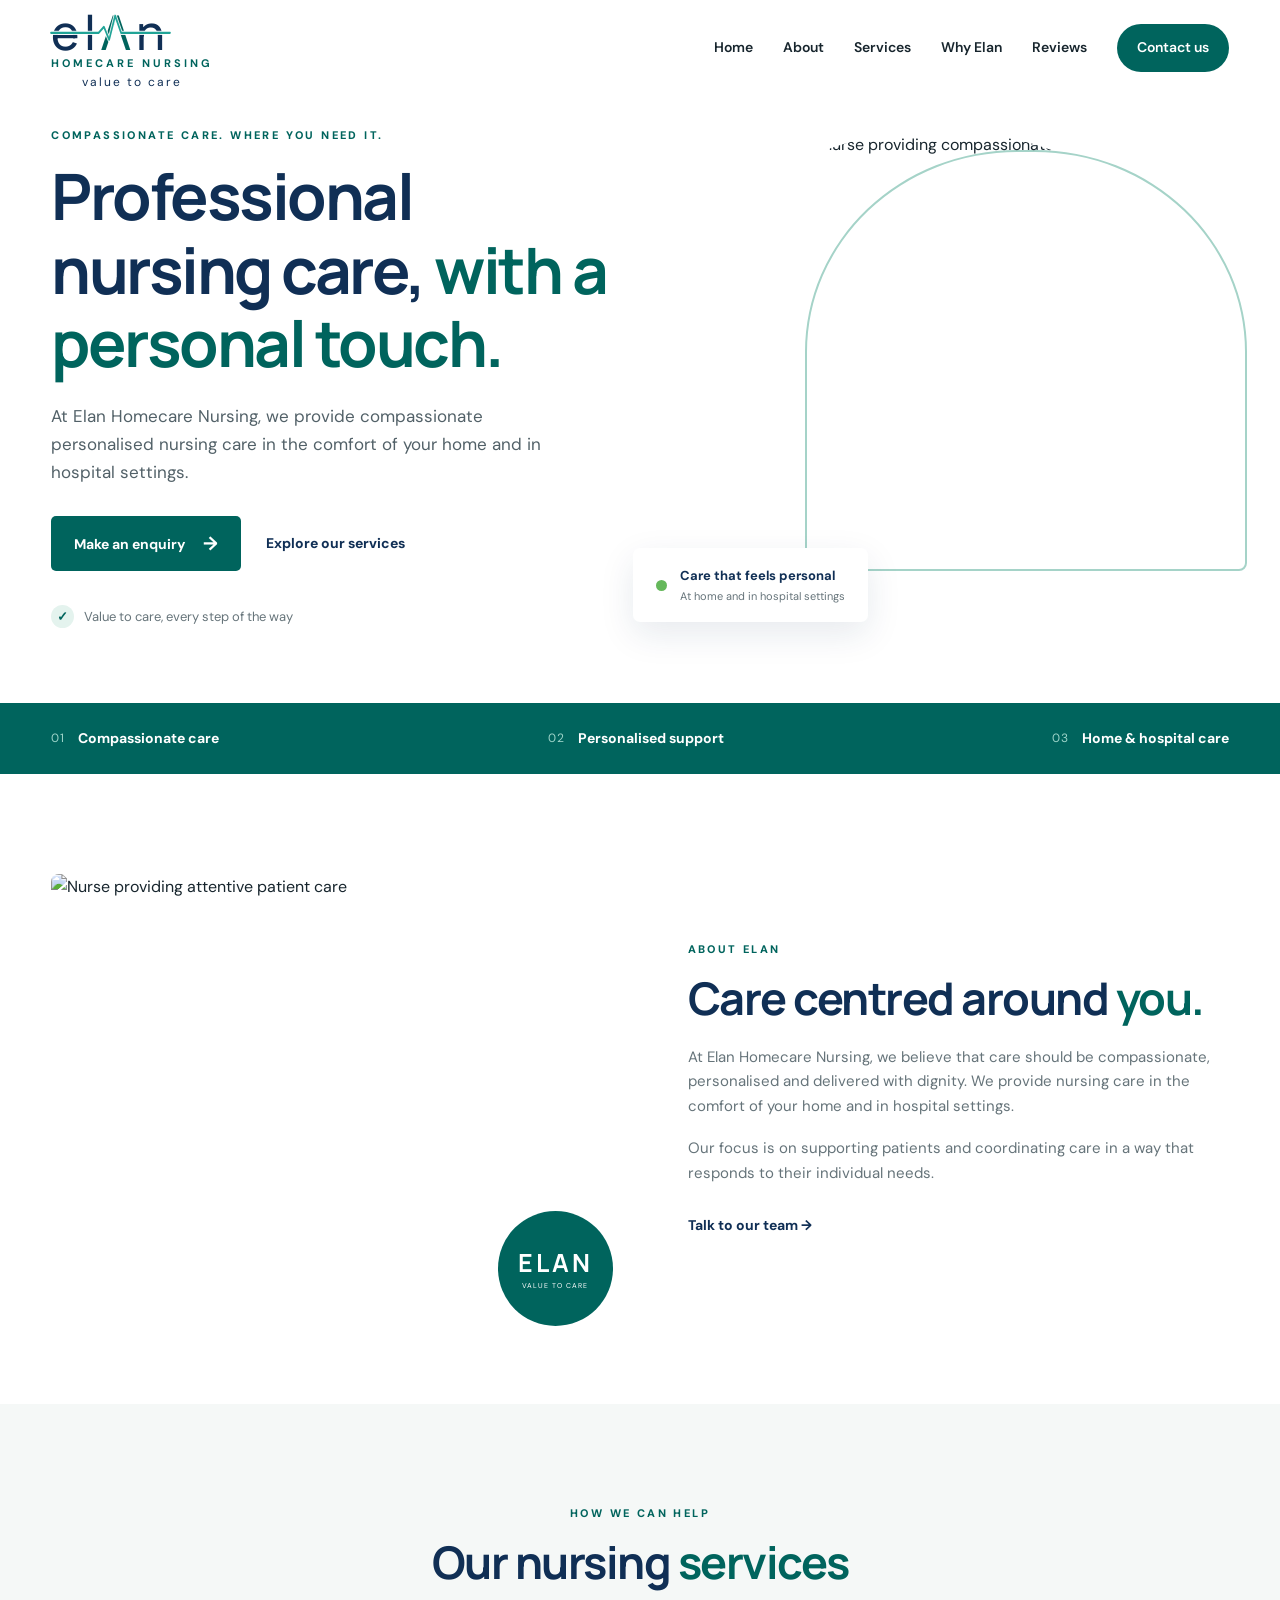
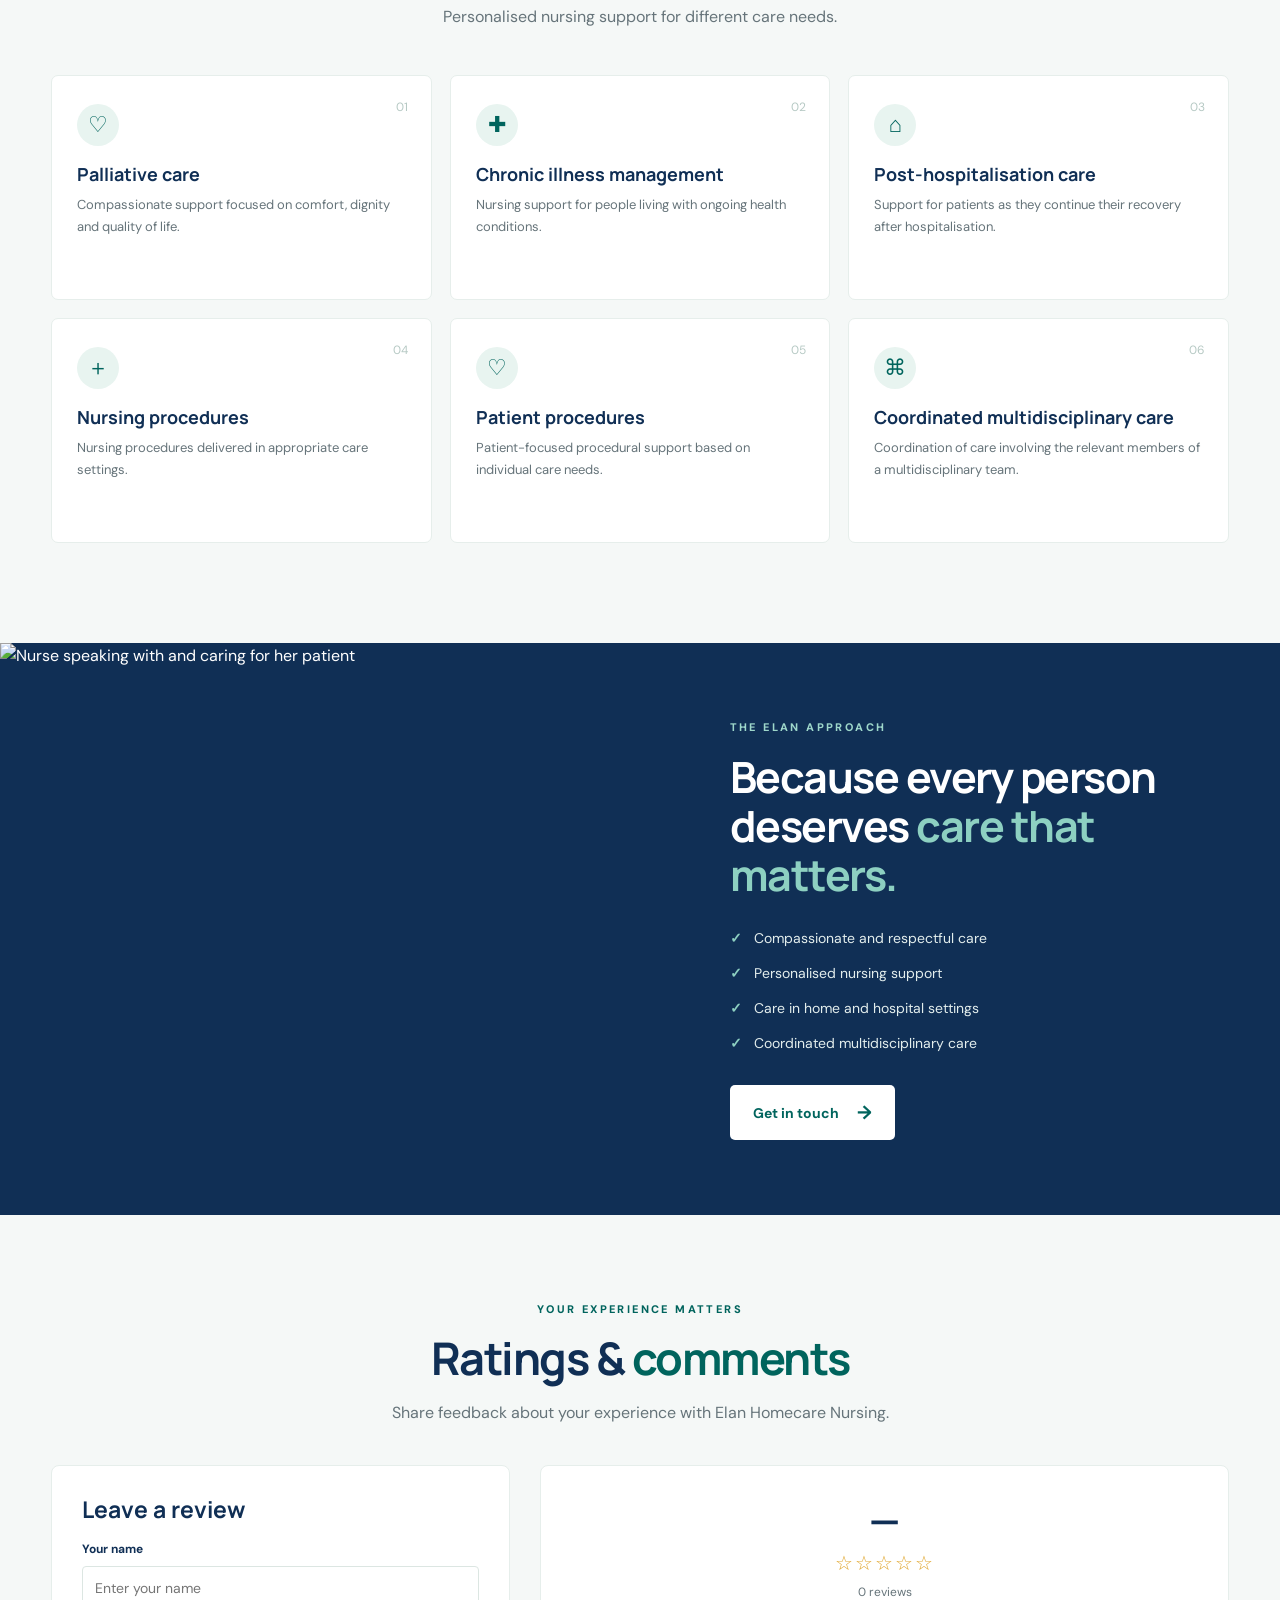
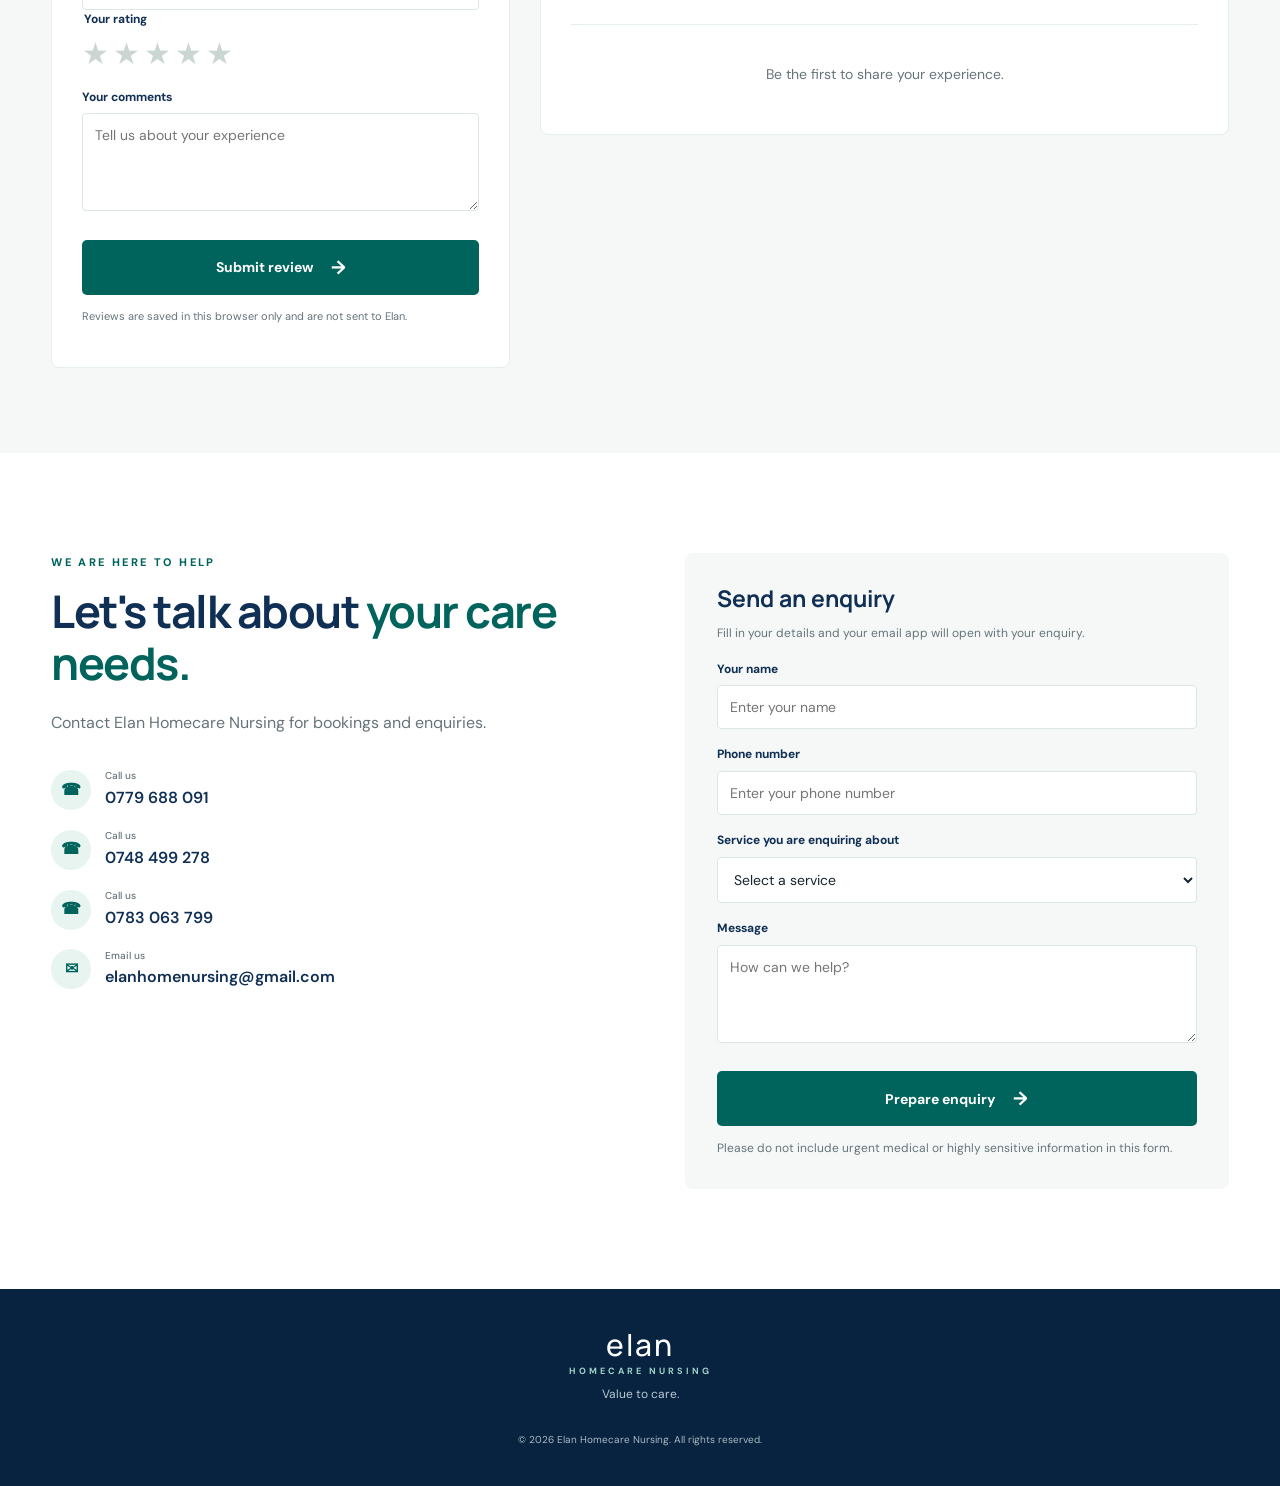
==== index.html @ c408f84c "Initial commit: ELAN Homecare Nuursing website" ====
<!DOCTYPE html>
<html lang="en">
<head>
  <meta charset="UTF-8">
  <meta name="viewport" content="width=device-width, initial-scale=1.0">
  <meta name="description" content="Elan Homecare Nursing provides compassionate, personalised nursing care at home and in hospital settings.">
  <title>Elan Homecare Nursing | Value to Care</title>
  <link rel="preconnect" href="https://fonts.googleapis.com">
  <link rel="preconnect" href="https://fonts.gstatic.com" crossorigin>
  <link href="https://fonts.googleapis.com/css2?family=DM+Sans:wght@400;500;600;700&family=Manrope:wght@400;500;600;700;800&display=swap" rel="stylesheet">
  <link rel="stylesheet" href="style.css">
</head>
<body>
  <header class="site-header">
    <a class="brand" href="#home" aria-label="Elan Homecare Nursing home">
      <span class="brand-name">
        el<span class="brand-a">Λ</span>n
        <svg class="brand-pulse" viewBox="0 0 180 56" preserveAspectRatio="none" aria-hidden="true">
          <path class="brand-pulse-halo" d="M0 29H72L80 22L88 37L97 9L106 29H180"></path>
          <path class="brand-pulse-line" d="M0 29H72L80 22L88 37L97 9L106 29H180"></path>
        </svg>
      </span>
      <span class="brand-sub">HOMECARE NURSING</span>
      <span class="brand-tag">value to care</span>
    </a>
    <button class="menu-toggle" id="menuToggle" aria-label="Open navigation" aria-expanded="false">☰</button>
    <nav class="nav" id="mainNav">
      <a href="#home">Home</a>
      <a href="#about">About</a>
      <a href="#services">Services</a>
      <a href="#why-us">Why Elan</a>
      <a href="#reviews">Reviews</a>
      <a href="#contact" class="nav-cta">Contact us</a>
    </nav>
  </header>

  <main>
    <section class="hero" id="home">
      <div class="hero-copy">
        <p class="eyebrow">COMPASSIONATE CARE. WHERE YOU NEED IT.</p>
        <h1>Professional nursing care, <span>with a personal touch.</span></h1>
        <p class="hero-intro">At Elan Homecare Nursing, we provide compassionate personalised nursing care in the comfort of your home and in hospital settings.</p>
        <div class="hero-actions">
          <a class="button button-primary" href="#contact">Make an enquiry <span>→</span></a>
          <a class="text-link" href="#services">Explore our services</a>
        </div>
        <div class="hero-note"><span class="note-mark">✓</span> Value to care, every step of the way</div>
      </div>
      <div class="hero-visual">
        <img src="https://media.istockphoto.com/id/2163227330/photo/professional-home-health-care-with-compassionate-nurse.webp?a=1&amp;b=1&amp;s=612x612&amp;w=0&amp;k=20&amp;c=4D6J0VkrOzF2m5MwwaUSEj9C_Ubz96vSjYp3Cu3obPE=" alt="Black home health nurse providing compassionate care">
        <div class="image-caption"><span class="caption-dot"></span><div><strong>Care that feels personal</strong><small>At home and in hospital settings</small></div></div>
        <div class="hero-circle"></div>
      </div>
    </section>

    <section class="trust-strip" aria-label="Our care approach">
      <div><span>01</span><strong>Compassionate care</strong></div>
      <div><span>02</span><strong>Personalised support</strong></div>
      <div><span>03</span><strong>Home & hospital care</strong></div>
    </section>

    <section class="section about-section" id="about">
      <div class="section-image">
        <img src="https://images.unsplash.com/photo-1576091160399-112ba8d25d1d?auto=format&fit=crop&w=1000&q=85" alt="Nurse providing attentive patient care">
        <div class="image-stamp"><strong>ELAN</strong><span>VALUE TO CARE</span></div>
      </div>
      <div class="section-copy">
        <p class="eyebrow">ABOUT ELAN</p>
        <h2>Care centred around <span>you.</span></h2>
        <p>At Elan Homecare Nursing, we believe that care should be compassionate, personalised and delivered with dignity. We provide nursing care in the comfort of your home and in hospital settings.</p>
        <p>Our focus is on supporting patients and coordinating care in a way that responds to their individual needs.</p>
        <a class="text-link" href="#contact">Talk to our team <span>→</span></a>
      </div>
    </section>

    <section class="section services-section" id="services">
      <div class="section-heading">
        <p class="eyebrow">HOW WE CAN HELP</p>
        <h2>Our nursing <span>services</span></h2>
        <p>Personalised nursing support for different care needs.</p>
      </div>
      <div class="service-grid">
        <article class="service-card"><span class="service-number">01</span><div class="service-icon">♡</div><h3>Palliative care</h3><p>Compassionate support focused on comfort, dignity and quality of life.</p></article>
        <article class="service-card"><span class="service-number">02</span><div class="service-icon">✚</div><h3>Chronic illness management</h3><p>Nursing support for people living with ongoing health conditions.</p></article>
        <article class="service-card"><span class="service-number">03</span><div class="service-icon">⌂</div><h3>Post-hospitalisation care</h3><p>Support for patients as they continue their recovery after hospitalisation.</p></article>
        <article class="service-card"><span class="service-number">04</span><div class="service-icon">＋</div><h3>Nursing procedures</h3><p>Nursing procedures delivered in appropriate care settings.</p></article>
        <article class="service-card"><span class="service-number">05</span><div class="service-icon">♡</div><h3>Patient procedures</h3><p>Patient-focused procedural support based on individual care needs.</p></article>
        <article class="service-card"><span class="service-number">06</span><div class="service-icon">⌘</div><h3>Coordinated multidisciplinary care</h3><p>Coordination of care involving the relevant members of a multidisciplinary team.</p></article>
      </div>
    </section>

    <section class="why-section" id="why-us">
      <div class="why-photo">
        <img src="https://media.istockphoto.com/id/1380982411/photo/shot-of-a-nurse-speaking-to-her-female-patient.webp?a=1&amp;b=1&amp;s=612x612&amp;w=0&amp;k=20&amp;c=_SZtZU9QqdLkRZttnbIiom67FbW6Um4Uici-InNaTqA=" alt="Nurse speaking with and caring for her patient">
      </div>
      <div class="why-copy">
        <p class="eyebrow">THE ELAN APPROACH</p>
        <h2>Because every person deserves <span>care that matters.</span></h2>
        <ul>
          <li><span>✓</span> Compassionate and respectful care</li>
          <li><span>✓</span> Personalised nursing support</li>
          <li><span>✓</span> Care in home and hospital settings</li>
          <li><span>✓</span> Coordinated multidisciplinary care</li>
        </ul>
        <a class="button button-light" href="#contact">Get in touch <span>→</span></a>
      </div>
    </section>

    <section class="reviews-section" id="reviews">
      <div class="reviews-inner">
        <div class="section-heading">
          <p class="eyebrow">YOUR EXPERIENCE MATTERS</p>
          <h2>Ratings &amp; <span>comments</span></h2>
          <p>Share feedback about your experience with Elan Homecare Nursing.</p>
        </div>
        <div class="reviews-grid">
          <form class="review-form" id="reviewForm">
            <h3>Leave a review</h3>
            <label for="reviewName">Your name</label>
            <input id="reviewName" name="name" type="text" maxlength="80" placeholder="Enter your name" required>
            <fieldset class="rating-field">
              <legend>Your rating</legend>
              <div class="rating-options">
                <input id="rating5" name="rating" type="radio" value="5" required>
                <label for="rating5" aria-label="5 stars">★</label>
                <input id="rating4" name="rating" type="radio" value="4">
                <label for="rating4" aria-label="4 stars">★</label>
                <input id="rating3" name="rating" type="radio" value="3">
                <label for="rating3" aria-label="3 stars">★</label>
                <input id="rating2" name="rating" type="radio" value="2">
                <label for="rating2" aria-label="2 stars">★</label>
                <input id="rating1" name="rating" type="radio" value="1">
                <label for="rating1" aria-label="1 star">★</label>
              </div>
            </fieldset>
            <label for="reviewComment">Your comments</label>
            <textarea id="reviewComment" name="comment" rows="4" maxlength="500" placeholder="Tell us about your experience" required></textarea>
            <button class="button button-primary" type="submit">Submit review <span>→</span></button>
            <small class="review-note">Reviews are saved in this browser only and are not sent to Elan.</small>
            <p class="review-status" id="reviewStatus" aria-live="polite"></p>
          </form>
          <div class="reviews-display">
            <div class="rating-summary" aria-live="polite">
              <span class="rating-average" id="ratingAverage">—</span>
              <span class="rating-stars" id="ratingStars" aria-hidden="true">☆☆☆☆☆</span>
              <span class="rating-count" id="ratingCount">No reviews yet</span>
            </div>
            <div class="review-list" id="reviewList" aria-live="polite"></div>
          </div>
        </div>
      </div>
    </section>

    <section class="contact-section section" id="contact">
      <div class="contact-intro">
        <p class="eyebrow">WE ARE HERE TO HELP</p>
        <h2>Let's talk about <span>your care needs.</span></h2>
        <p>Contact Elan Homecare Nursing for bookings and enquiries.</p>
        <div class="contact-details">
          <a href="tel:+256779688091"><span class="contact-icon">☎</span><span><small>Call us</small>0779 688 091</span></a>
          <a href="tel:+256748499278"><span class="contact-icon">☎</span><span><small>Call us</small>0748 499 278</span></a>
          <a href="tel:+256783063799"><span class="contact-icon">☎</span><span><small>Call us</small>0783 063 799</span></a>
          <a href="mailto:elanhomenursing@gmail.com"><span class="contact-icon">✉</span><span><small>Email us</small>elanhomenursing@gmail.com</span></a>
        </div>
      </div>
      <form class="enquiry-form" id="enquiryForm">
        <h3>Send an enquiry</h3>
        <p>Fill in your details and your email app will open with your enquiry.</p>
        <label for="name">Your name</label>
        <input id="name" name="name" type="text" placeholder="Enter your name" required>
        <label for="phone">Phone number</label>
        <input id="phone" name="phone" type="tel" placeholder="Enter your phone number" required>
        <label for="service">Service you are enquiring about</label>
        <select id="service" name="service" required>
          <option value="">Select a service</option>
          <option>Palliative care</option><option>Chronic illness management</option>
          <option>Post-hospitalisation care</option><option>Nursing procedures</option>
          <option>Patient procedures</option><option>Coordinated multidisciplinary care</option>
          <option>General enquiry</option>
        </select>
        <label for="message">Message</label>
        <textarea id="message" name="message" rows="4" placeholder="How can we help?"></textarea>
        <button class="button button-primary" type="submit">Prepare enquiry <span>→</span></button>
        <small class="form-note">Please do not include urgent medical or highly sensitive information in this form.</small>
      </form>
    </section>
  </main>

  <footer class="footer">
    <a class="footer-brand" href="#home">elan <span>HOMECARE NURSING</span></a>
    <p>Value to care.</p>
    <small>© <span id="year"></span> Elan Homecare Nursing. All rights reserved.</small>
  </footer>
  <a class="floating-call" href="tel:+256779688091" aria-label="Call Elan Homecare Nursing">☎</a>
  <script src="script.js"></script>
</body>
</html>
---- style.css ----
:root {
  --teal: #00645d;
  --teal-dark: #004e49;
  --navy: #102f55;
  --ink: #17252d;
  --muted: #66747a;
  --pale: #eef6f4;
  --white: #fff;
}
* { box-sizing: border-box; }
html { scroll-behavior: smooth; }
body { margin: 0; color: var(--ink); font-family: "DM Sans", sans-serif; line-height: 1.65; }
a { color: inherit; text-decoration: none; }
img { display: block; max-width: 100%; }
.site-header { width: min(1180px, 92%); margin: auto; min-height: 96px; display: flex; align-items: center; justify-content: space-between; gap: 30px; }
.brand { display: flex; flex-direction: column; align-items: flex-start; line-height: 1; color: var(--navy); }
.brand-name { position: relative; display: inline-block; white-space: nowrap; font-family: Manrope, sans-serif; font-size: 48px; letter-spacing: 5px; font-weight: 500; }
.brand-a { color: var(--teal); }
.brand-pulse { position: absolute; inset: 0; width: 100%; height: 100%; overflow: visible; pointer-events: none; }
.brand-pulse path { fill: none; stroke-linecap: round; stroke-linejoin: round; }
.brand-pulse-halo { stroke: white; stroke-width: 5; opacity: .9; }
.brand-pulse-line { stroke: #20a497; stroke-width: 2.5; }
.brand-sub { color: var(--teal); font-size: 11px; letter-spacing: 3px; font-weight: 700; margin-top: 2px; }
.brand-tag { font-size: 12px; letter-spacing: 2px; margin: 7px auto 0; }
.nav { display: flex; align-items: center; gap: 30px; font-size: 14px; font-weight: 600; }
.nav a:hover, .text-link:hover { color: var(--teal); }
.nav-cta { background: var(--teal); color: white; padding: 12px 20px; border-radius: 30px; }
.nav-cta:hover { background: var(--teal-dark); color: white !important; }
.menu-toggle { display: none; border: 0; background: none; font-size: 27px; color: var(--navy); }
.hero { width: min(1180px, 92%); margin: 30px auto 75px; display: grid; grid-template-columns: 1fr 1fr; align-items: center; gap: 55px; min-height: 500px; }
.eyebrow { color: var(--teal); letter-spacing: 2.4px; font-size: 11px; font-weight: 800; margin: 0 0 15px; }
h1, h2, h3 { font-family: Manrope, sans-serif; line-height: 1.15; }
h1 { color: var(--navy); font-size: clamp(42px, 5vw, 65px); letter-spacing: -2.5px; margin: 0 0 22px; }
h1 span, h2 span { color: var(--teal); }
.hero-intro { color: #526168; font-size: 17px; max-width: 520px; }
.hero-actions { display: flex; align-items: center; gap: 25px; margin-top: 30px; flex-wrap: wrap; }
.button { display: inline-flex; align-items: center; justify-content: center; gap: 18px; border: 0; border-radius: 5px; padding: 15px 23px; font: 700 14px "DM Sans", sans-serif; cursor: pointer; transition: .2s; }
.button-primary { color: white; background: var(--teal); }
.button-primary:hover { background: var(--teal-dark); transform: translateY(-2px); }
.button span { font-size: 19px; }
.text-link { color: var(--navy); font-size: 14px; font-weight: 700; }
.hero-note { margin-top: 34px; color: var(--muted); font-size: 13px; display: flex; gap: 10px; align-items: center; }
.note-mark { display: grid; place-items: center; background: #e4f3ee; color: var(--teal); width: 23px; height: 23px; border-radius: 50%; font-weight: 800; }
.hero-visual { position: relative; padding: 0 20px 25px 0; }
.hero-visual > img { width: 100%; height: 465px; object-fit: cover; border-radius: 48% 48% 8px 8px; position: relative; z-index: 1; }
.hero-visual:before { content: ""; position: absolute; width: 78%; height: 85%; right: 0; top: 35px; border: 2px solid #a5d3c8; border-radius: 48% 48% 8px 8px; transform: translate(18px, -17px); }
.image-caption { position: absolute; z-index: 2; left: -35px; bottom: 0; display: flex; align-items: center; gap: 13px; padding: 17px 23px; background: white; box-shadow: 0 12px 35px #102f551a; border-radius: 7px; }
.image-caption strong, .image-caption small { display: block; }
.image-caption strong { color: var(--navy); font-size: 13px; }
.image-caption small { color: var(--muted); font-size: 11px; }
.caption-dot { width: 11px; height: 11px; border-radius: 50%; background: #65b85b; }
.trust-strip { background: var(--teal); color: white; padding: 24px max(4%, calc((100% - 1180px)/2)); display: flex; justify-content: space-between; gap: 20px; flex-wrap: wrap; }
.trust-strip div { display: flex; align-items: center; gap: 13px; font-size: 14px; }
.trust-strip span { color: #9dd4c9; font-size: 12px; letter-spacing: 1px; }
.section { width: min(1180px, 92%); margin: auto; padding: 100px 0; }
.about-section { display: grid; grid-template-columns: 1fr 1fr; gap: 95px; align-items: center; }
.section-image { position: relative; }
.section-image img { height: 430px; width: 100%; object-fit: cover; border-radius: 8px 100px 8px 8px; }
.image-stamp { position: absolute; bottom: -22px; right: -20px; background: var(--teal); color: white; width: 115px; height: 115px; border-radius: 50%; display: flex; flex-direction: column; justify-content: center; align-items: center; }
.image-stamp strong { font: 700 25px Manrope; letter-spacing: 3px; }
.image-stamp span { font-size: 7px; letter-spacing: 1px; }
h2 { font-size: clamp(32px, 4vw, 45px); letter-spacing: -1.5px; color: var(--navy); margin: 0 0 20px; }
.section-copy p:not(.eyebrow) { color: var(--muted); font-size: 15px; margin-bottom: 17px; }
.section-copy .text-link { display: inline-block; margin-top: 12px; }
.services-section { width: 100%; background: #f5f8f7; padding-left: max(4%, calc((100% - 1180px)/2)); padding-right: max(4%, calc((100% - 1180px)/2)); }
.section-heading { text-align: center; max-width: 600px; margin: 0 auto 45px; }
.section-heading > p:last-child { color: var(--muted); margin-top: -5px; }
.service-grid { display: grid; grid-template-columns: repeat(3, 1fr); gap: 18px; }
.service-card { background: white; padding: 28px 25px; min-height: 225px; border: 1px solid #e6eeeb; border-radius: 7px; position: relative; transition: .2s; }
.service-card:hover { transform: translateY(-5px); box-shadow: 0 15px 35px #0b49400f; }
.service-number { position: absolute; top: 22px; right: 23px; color: #b6c9c4; font-size: 12px; }
.service-icon { width: 42px; height: 42px; display: grid; place-items: center; border-radius: 50%; background: #e8f4f0; color: var(--teal); font-size: 22px; }
.service-card h3 { color: var(--navy); font-size: 18px; margin: 18px 0 9px; }
.service-card p { color: var(--muted); font-size: 13px; margin: 0; }
.why-section { display: grid; grid-template-columns: 1fr 1fr; background: var(--navy); color: white; min-height: 490px; }
.why-photo img { width: 100%; height: 100%; min-height: 490px; object-fit: cover; }
.why-copy { padding: 75px clamp(35px, 7vw, 100px); align-self: center; }
.why-copy .eyebrow { color: #9ed7ca; }
.why-copy h2 { color: white; font-size: clamp(32px, 4vw, 43px); }
.why-copy h2 span { color: #8dd0c1; }
.why-copy ul { list-style: none; padding: 0; margin: 27px 0 30px; }
.why-copy li { display: flex; gap: 12px; margin: 12px 0; font-size: 14px; color: #e3eeed; }
.why-copy li span { color: #8dd0c1; font-weight: 800; }
.button-light { background: white; color: var(--teal); }
.button-light:hover { background: #e8f4f0; }
.reviews-section { background: #f5f8f7; padding: 85px max(4%, calc((100% - 1180px)/2)); }
.reviews-inner { max-width: 1180px; margin: auto; }
.reviews-section .section-heading { margin-bottom: 38px; }
.reviews-grid { display: grid; grid-template-columns: minmax(280px, .8fr) minmax(0, 1.2fr); gap: 30px; align-items: start; }
.review-form, .reviews-display { background: white; border: 1px solid #e6eeeb; border-radius: 8px; padding: 30px; }
.review-form h3 { color: var(--navy); font-size: 23px; margin: 0 0 18px; }
.review-form > label, .rating-field legend { display: block; color: var(--navy); font-size: 12px; font-weight: 700; margin: 16px 0 6px; }
.review-form input[type="text"], .review-form textarea { width: 100%; border: 1px solid #dce6e2; border-radius: 4px; padding: 12px; background: white; font: 14px "DM Sans", sans-serif; color: var(--ink); }
.review-form textarea { resize: vertical; }
.rating-field { border: 0; padding: 0; margin: 0; }
.rating-options { display: flex; flex-direction: row-reverse; justify-content: flex-end; width: fit-content; }
.rating-options input { position: absolute; left: -9999px; width: 1px; height: 1px; opacity: 0; }
.rating-options label { color: #cbd6d2; cursor: pointer; font-size: 30px; line-height: 1.2; padding-right: 4px; }
.rating-options label:hover, .rating-options label:hover ~ label, .rating-options input:checked + label, .rating-options input:checked ~ label { color: #e0a52b; }
.rating-options input:focus-visible + label { outline: 2px solid var(--teal); outline-offset: 2px; border-radius: 2px; }
.review-form button { margin-top: 20px; width: 100%; }
.review-note, .review-status { display: block; color: var(--muted); font-size: 11px; line-height: 1.5; margin: 13px 0 0; }
.review-status:not(:empty) { color: var(--teal-dark); font-weight: 600; }
.rating-summary { display: grid; justify-items: center; gap: 3px; border-bottom: 1px solid #e6eeeb; padding: 0 0 22px; }
.rating-average { color: var(--navy); font: 700 40px Manrope, sans-serif; line-height: 1.2; }
.rating-stars, .review-card-stars { color: #e0a52b; letter-spacing: 2px; }
.rating-stars { font-size: 20px; }
.rating-count { color: var(--muted); font-size: 12px; }
.review-list { display: grid; gap: 16px; max-height: 430px; overflow-y: auto; padding-top: 20px; }
.review-empty { color: var(--muted); font-size: 14px; margin: 0; text-align: center; padding: 18px 0; }
.review-card { border-bottom: 1px solid #e6eeeb; padding-bottom: 15px; }
.review-card:last-child { border-bottom: 0; padding-bottom: 0; }
.review-card-header { display: flex; justify-content: space-between; align-items: center; gap: 12px; }
.review-card-header strong { color: var(--navy); font-size: 13px; }
.review-card time { color: var(--muted); font-size: 11px; }
.review-card-stars { font-size: 13px; margin: 4px 0; }
.review-card p { color: #526168; font-size: 13px; margin: 0; overflow-wrap: anywhere; }
.contact-section { display: grid; grid-template-columns: 1fr 1fr; gap: 90px; align-items: start; }
.contact-intro > p:not(.eyebrow) { color: var(--muted); }
.contact-details { margin-top: 32px; display: grid; gap: 17px; }
.contact-details a { display: flex; align-items: center; gap: 14px; color: var(--navy); font-weight: 600; }
.contact-details small { display: block; color: var(--muted); font-size: 10px; font-weight: 500; }
.contact-icon { width: 40px; height: 40px; border-radius: 50%; display: grid; place-items: center; background: #e8f4f0; color: var(--teal); }
.enquiry-form { background: #f5f8f7; padding: 32px; border-radius: 8px; }
.enquiry-form h3 { color: var(--navy); font-size: 23px; margin: 0 0 8px; }
.enquiry-form p, .form-note { color: var(--muted); font-size: 12px; }
.enquiry-form label { display: block; color: var(--navy); font-size: 12px; font-weight: 700; margin: 16px 0 6px; }
.enquiry-form input, .enquiry-form select, .enquiry-form textarea { width: 100%; border: 1px solid #dce6e2; border-radius: 4px; padding: 12px; background: white; font: 14px "DM Sans"; color: var(--ink); }
.enquiry-form textarea { resize: vertical; }
.enquiry-form button { margin-top: 20px; width: 100%; }
.form-note { display: block; margin-top: 13px; line-height: 1.5; }
.footer { background: #08233f; color: white; text-align: center; padding: 35px 20px; }
.footer-brand { display: block; font: 500 30px Manrope; letter-spacing: 2px; }
.footer-brand span { display: block; color: #9dd4c9; font: 700 9px "DM Sans"; letter-spacing: 3px; }
.footer p { color: #b8c9d1; font-size: 12px; margin: 8px 0 20px; }
.footer small { color: #a9bac3; font-size: 10px; }
.floating-call { display: none; }
@media (max-width: 800px) {
  .site-header { min-height: 80px; }
  .brand-name { font-size: 39px; }
  .menu-toggle { display: block; }
  .nav { display: none; position: absolute; z-index: 10; top: 75px; left: 4%; right: 4%; background: white; padding: 20px; box-shadow: 0 12px 30px #102f551a; border-radius: 8px; flex-direction: column; align-items: stretch; gap: 18px; }
  .nav.open { display: flex; }
  .nav-cta { text-align: center; }
  .hero { grid-template-columns: 1fr; gap: 35px; margin-top: 25px; }
  .hero-visual { width: 90%; margin: auto; }
  .hero-visual > img { height: 370px; }
  .hero { margin-bottom: 55px; }
  .trust-strip { justify-content: center; }
  .about-section, .contact-section { grid-template-columns: 1fr; gap: 55px; }
  .section { padding: 75px 0; }
  .reviews-section { padding-top: 70px; padding-bottom: 70px; }
  .reviews-grid { grid-template-columns: 1fr; }
  .about-section { gap: 55px; }
  .service-grid { grid-template-columns: repeat(2, 1fr); }
  .why-section { grid-template-columns: 1fr; }
  .why-photo img { min-height: 300px; max-height: 360px; }
  .why-copy { padding: 55px 6%; }
  .contact-section { gap: 35px; }
}
@media (max-width: 520px) {
  h1 { font-size: 43px; }
  .hero-intro { font-size: 15px; }
  .hero-visual > img { height: 300px; }
  .image-caption { left: -15px; padding: 13px 15px; }
  .trust-strip { align-items: flex-start; flex-direction: column; padding: 22px 8%; }
  .section-image img { height: 310px; }
  .service-grid { grid-template-columns: 1fr; }
  .service-card { min-height: 190px; }
  .enquiry-form { padding: 23px 18px; }
  .review-form, .reviews-display { padding: 23px 18px; }
  .floating-call { display: grid; place-items: center; position: fixed; right: 18px; bottom: 18px; z-index: 20; width: 52px; height: 52px; border-radius: 50%; background: #48b84b; color: white; font-size: 23px; box-shadow: 0 5px 20px #0003; }
}
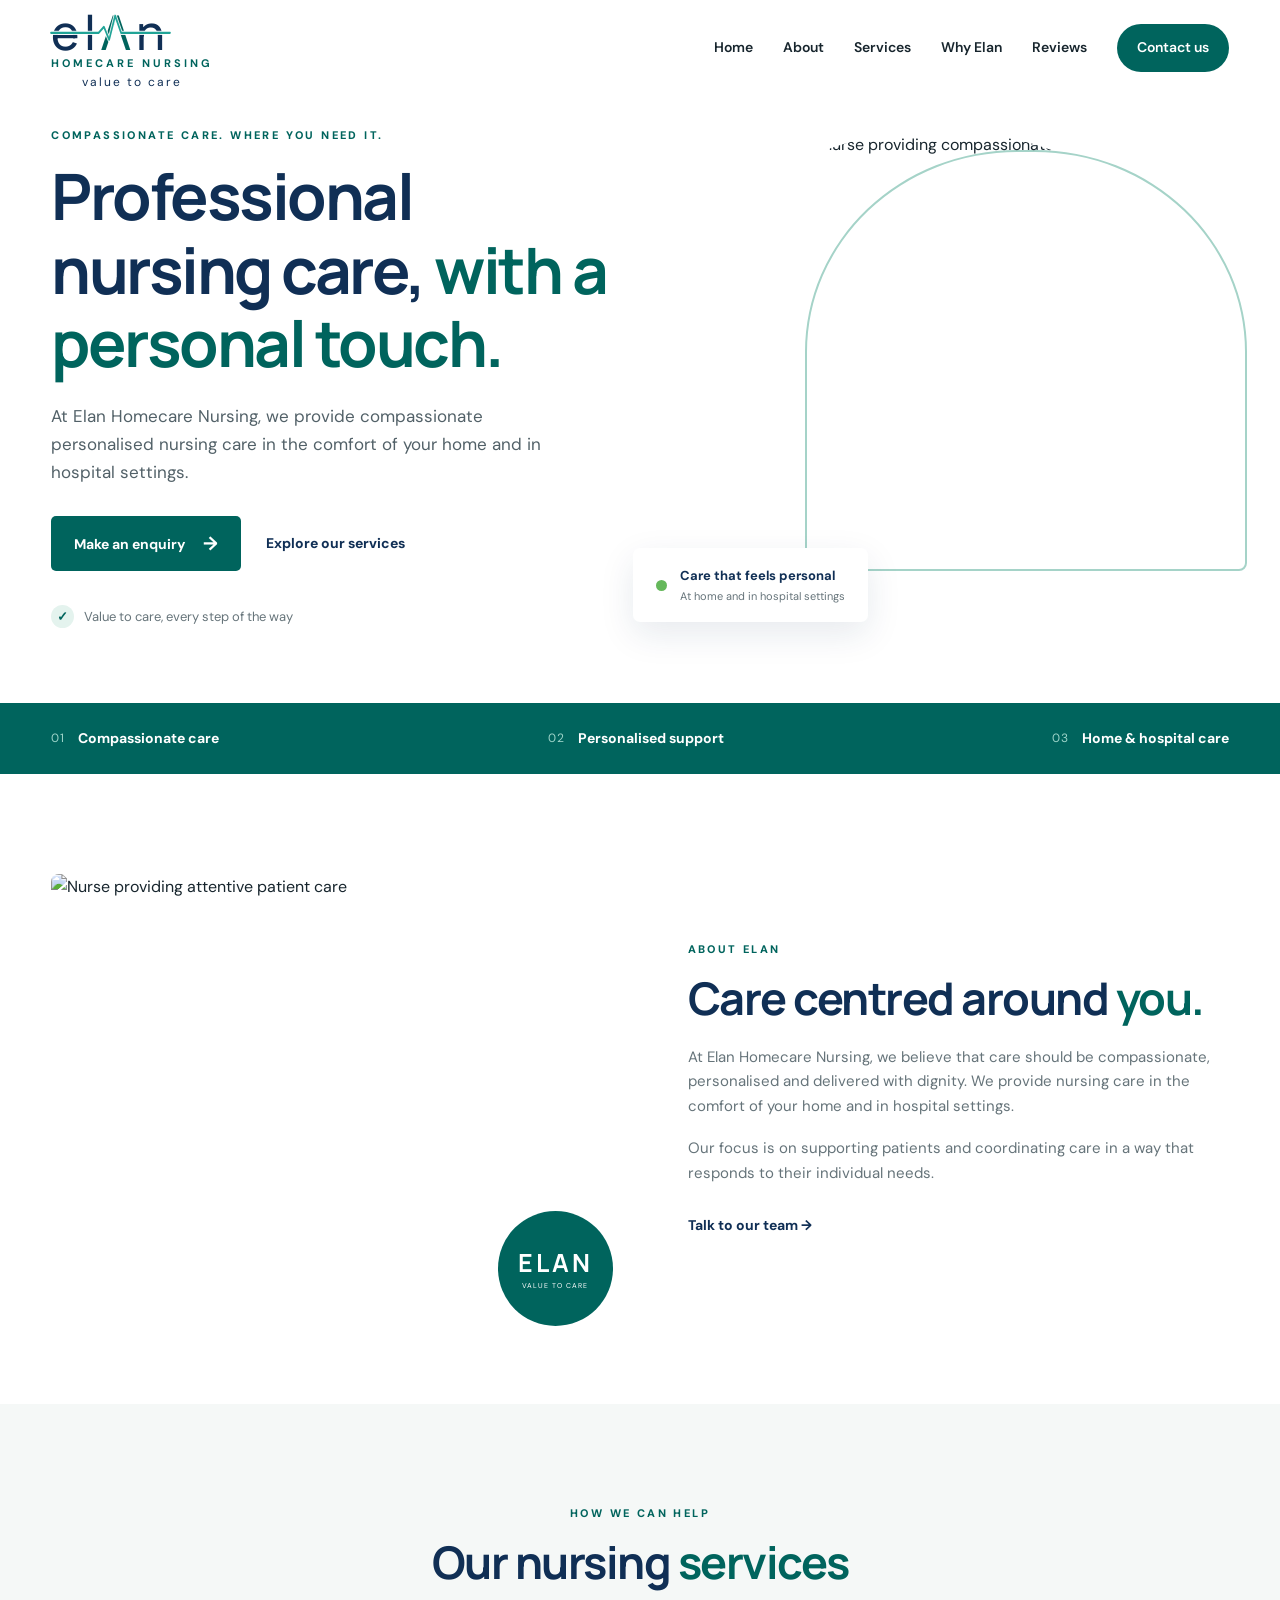
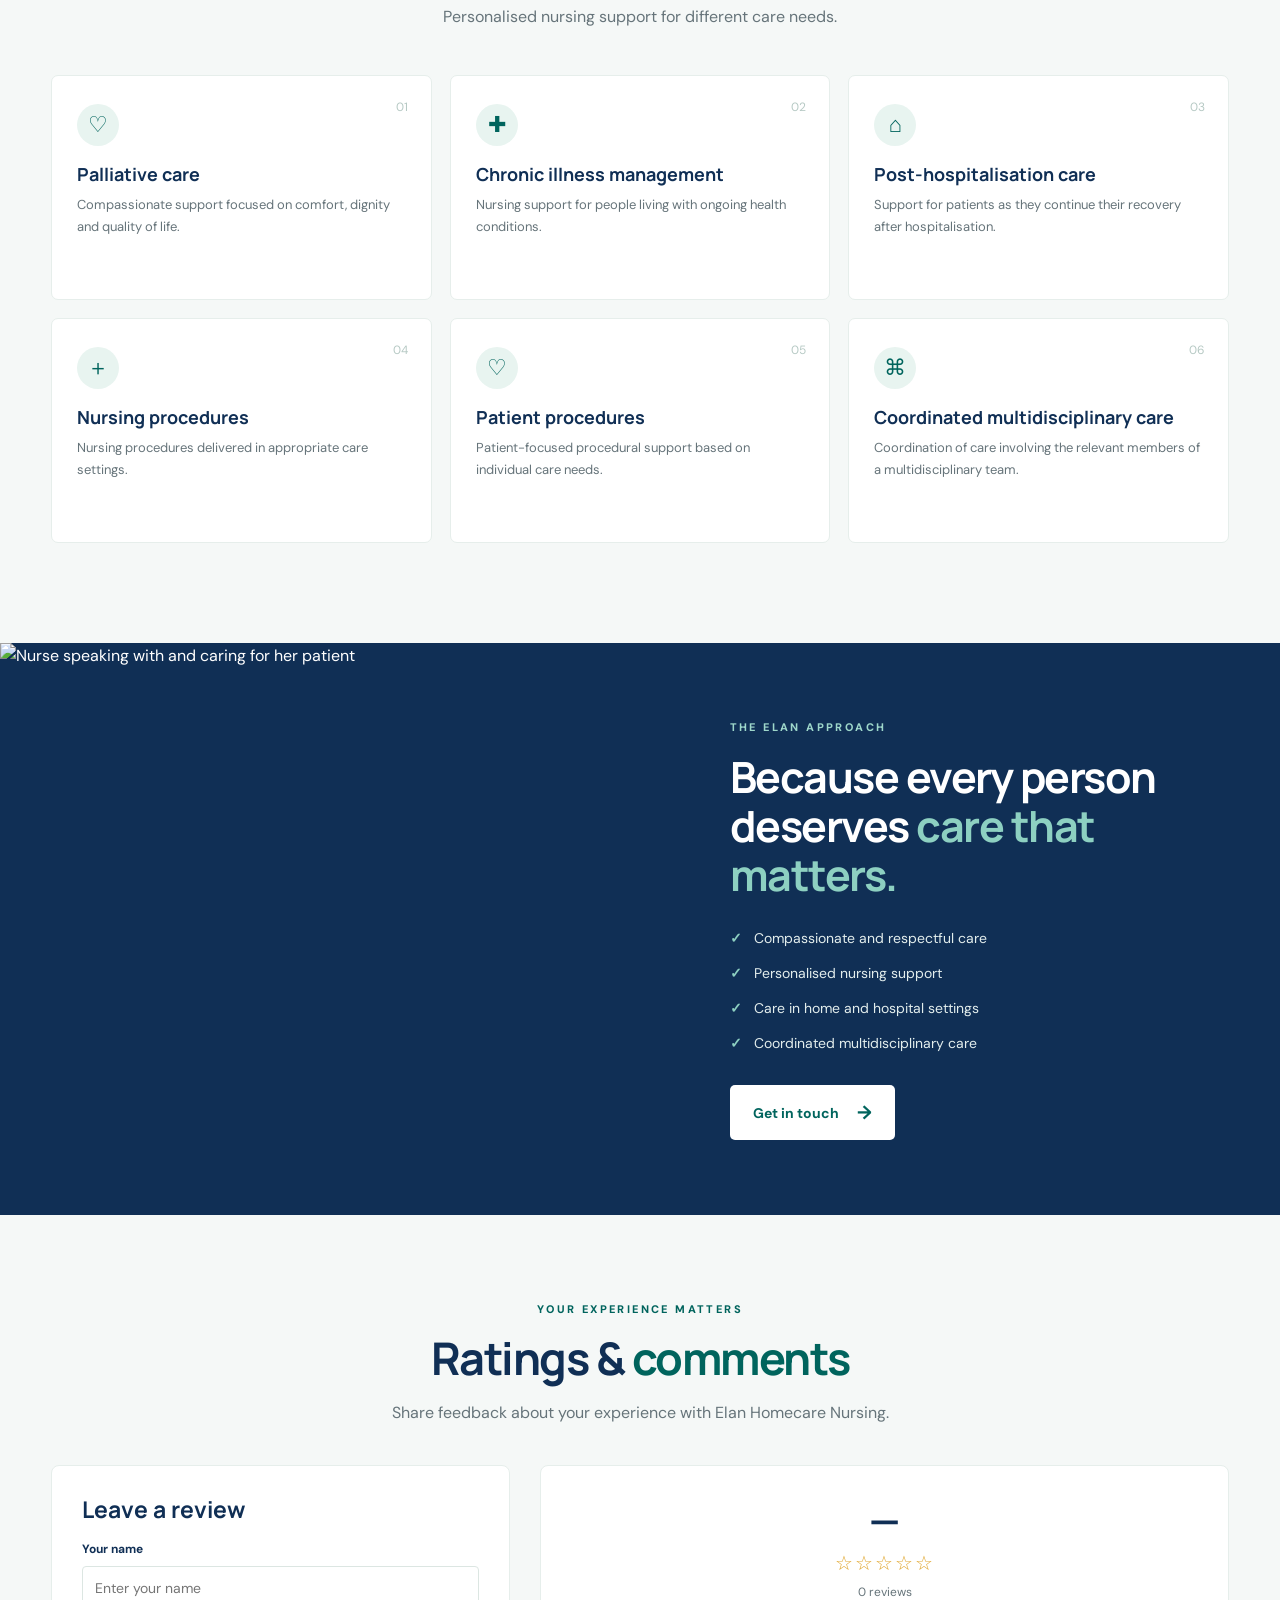
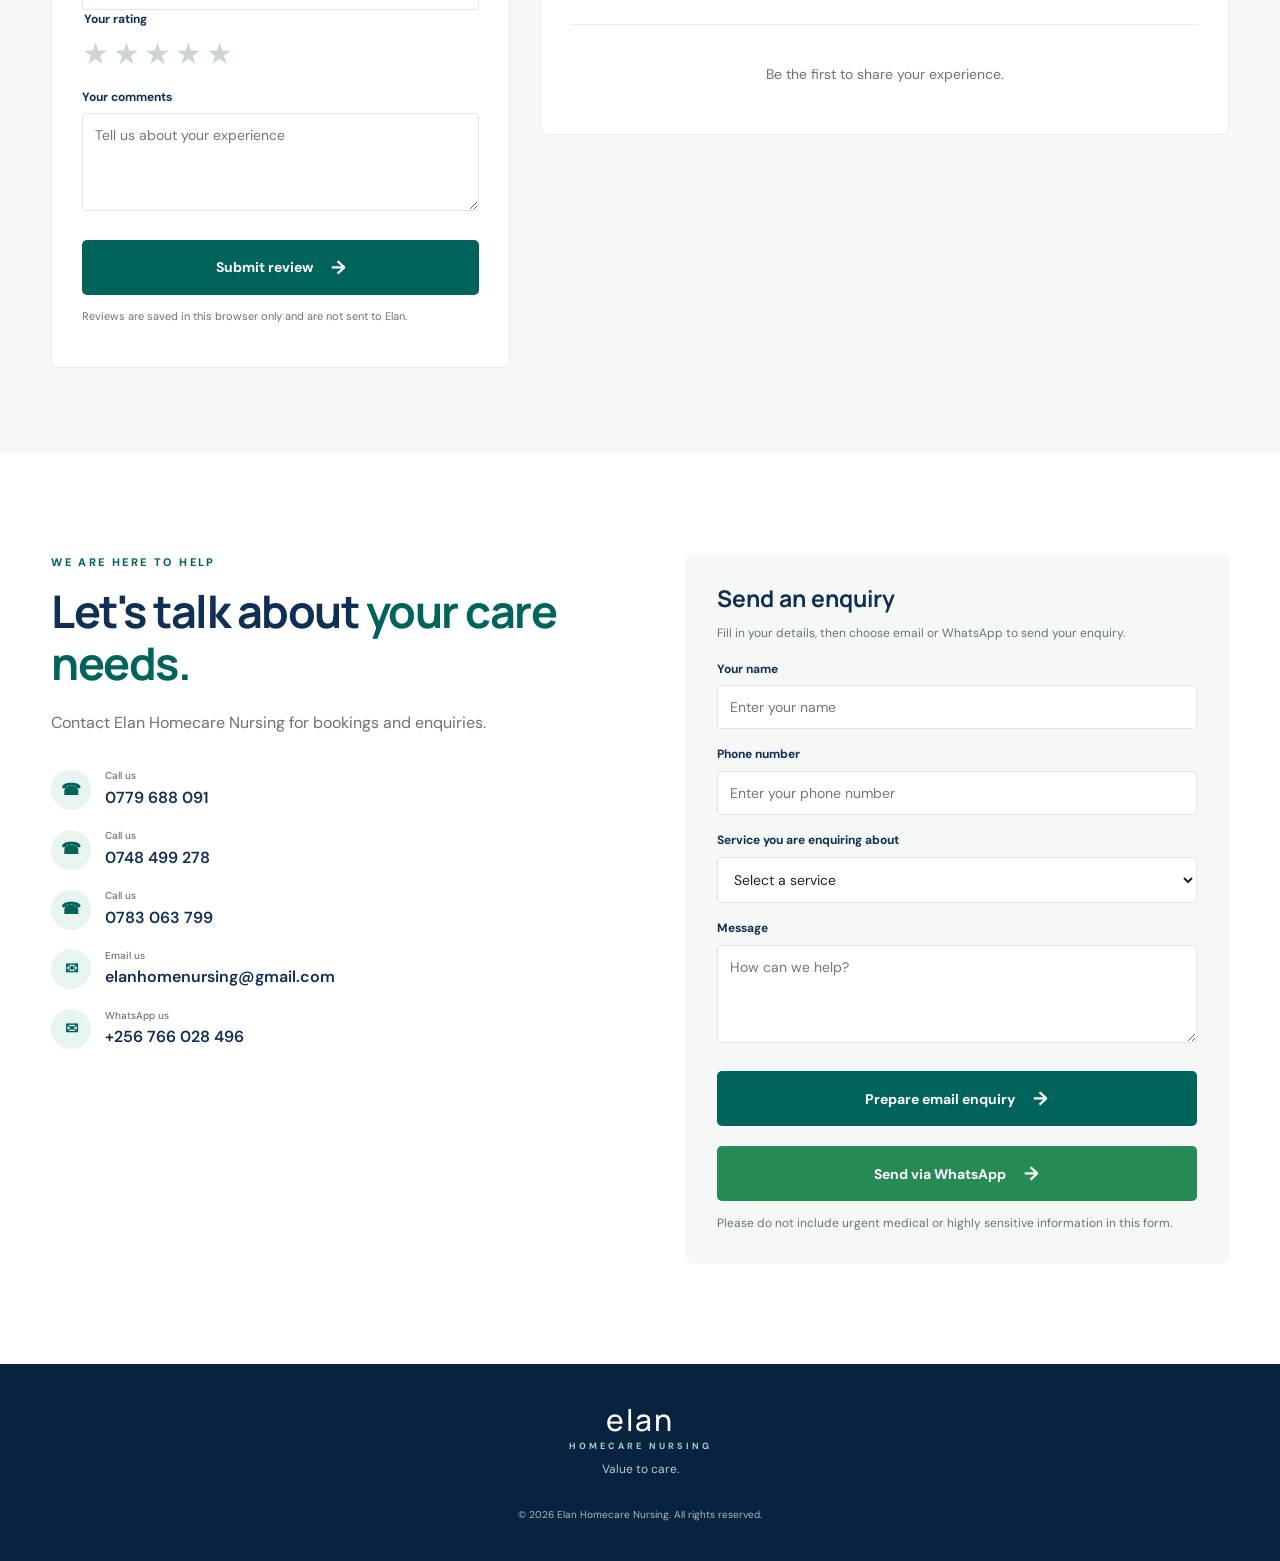
==== commit bcfc540a: "Initial ELAN Homecare Nursing Website" ====
--- a/index.html
+++ b/index.html
@@ -160,12 +160,13 @@
           <a href="tel:+256779688091"><span class="contact-icon">☎</span><span><small>Call us</small>0779 688 091</span></a>
           <a href="tel:+256748499278"><span class="contact-icon">☎</span><span><small>Call us</small>0748 499 278</span></a>
           <a href="tel:+256783063799"><span class="contact-icon">☎</span><span><small>Call us</small>0783 063 799</span></a>
-          <a href="mailto:elanhomenursing@gmail.com"><span class="contact-icon">✉</span><span><small>Email us</small>elanhomenursing@gmail.com</span></a>
+          <a href="mailto:kiizawinnie40@gmail.com"><span class="contact-icon">✉</span><span><small>Email us</small>elanhomenursing@gmail.com</span></a>
+          <a href="https://wa.me/256766028496" target="_blank" rel="noopener noreferrer"><span class="contact-icon">✉</span><span><small>WhatsApp us</small>+256 766 028 496</span></a>
         </div>
       </div>
       <form class="enquiry-form" id="enquiryForm">
         <h3>Send an enquiry</h3>
-        <p>Fill in your details and your email app will open with your enquiry.</p>
+        <p>Fill in your details, then choose email or WhatsApp to send your enquiry.</p>
         <label for="name">Your name</label>
         <input id="name" name="name" type="text" placeholder="Enter your name" required>
         <label for="phone">Phone number</label>
@@ -180,7 +181,8 @@
         </select>
         <label for="message">Message</label>
         <textarea id="message" name="message" rows="4" placeholder="How can we help?"></textarea>
-        <button class="button button-primary" type="submit">Prepare enquiry <span>→</span></button>
+        <button class="button button-primary" type="submit" name="channel" value="email">Prepare email enquiry <span>→</span></button>
+        <button class="button button-whatsapp" type="submit" name="channel" value="whatsapp">Send via WhatsApp <span>→</span></button>
         <small class="form-note">Please do not include urgent medical or highly sensitive information in this form.</small>
       </form>
     </section>
--- a/style.css
+++ b/style.css
@@ -37,6 +37,8 @@
 .button { display: inline-flex; align-items: center; justify-content: center; gap: 18px; border: 0; border-radius: 5px; padding: 15px 23px; font: 700 14px "DM Sans", sans-serif; cursor: pointer; transition: .2s; }
 .button-primary { color: white; background: var(--teal); }
 .button-primary:hover { background: var(--teal-dark); transform: translateY(-2px); }
+.button-whatsapp { color: white; background: #258a54; }
+.button-whatsapp:hover { background: #1d7044; transform: translateY(-2px); }
 .button span { font-size: 19px; }
 .text-link { color: var(--navy); font-size: 14px; font-weight: 700; }
 .hero-note { margin-top: 34px; color: var(--muted); font-size: 13px; display: flex; gap: 10px; align-items: center; }
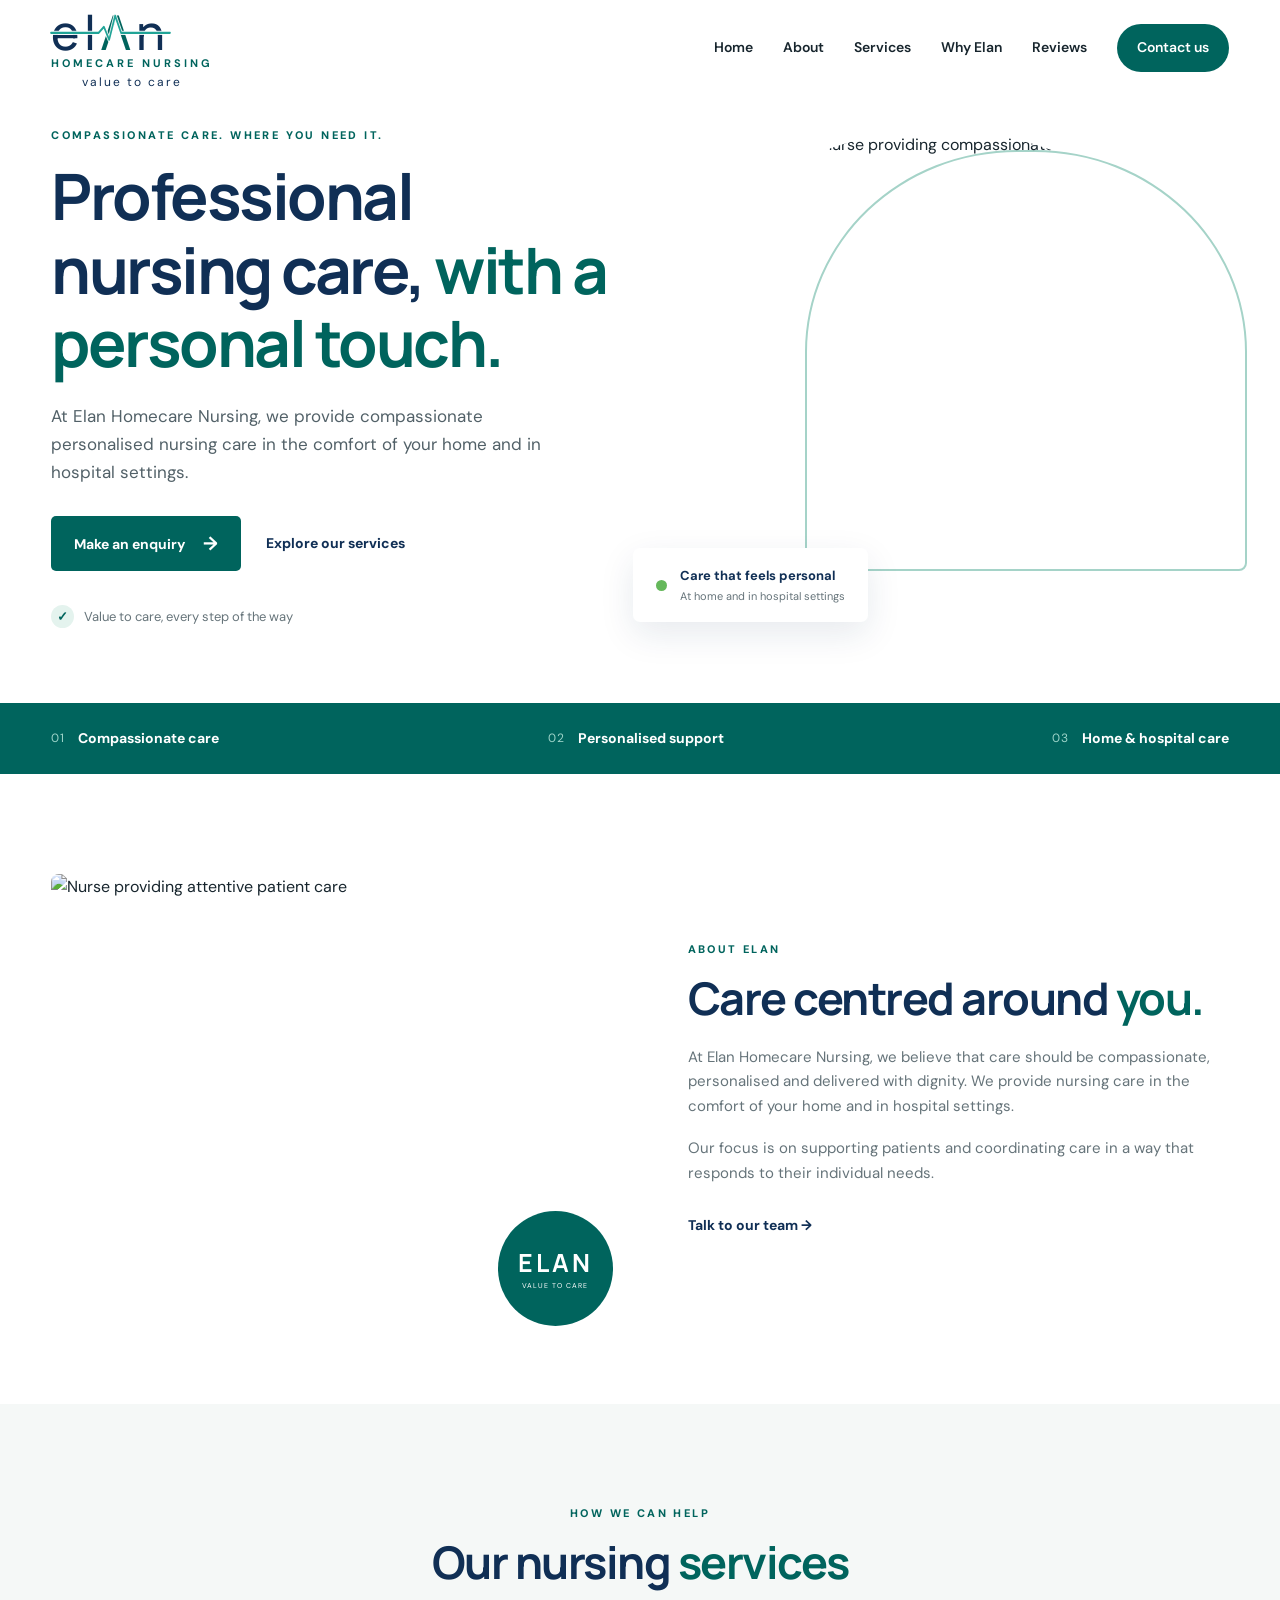
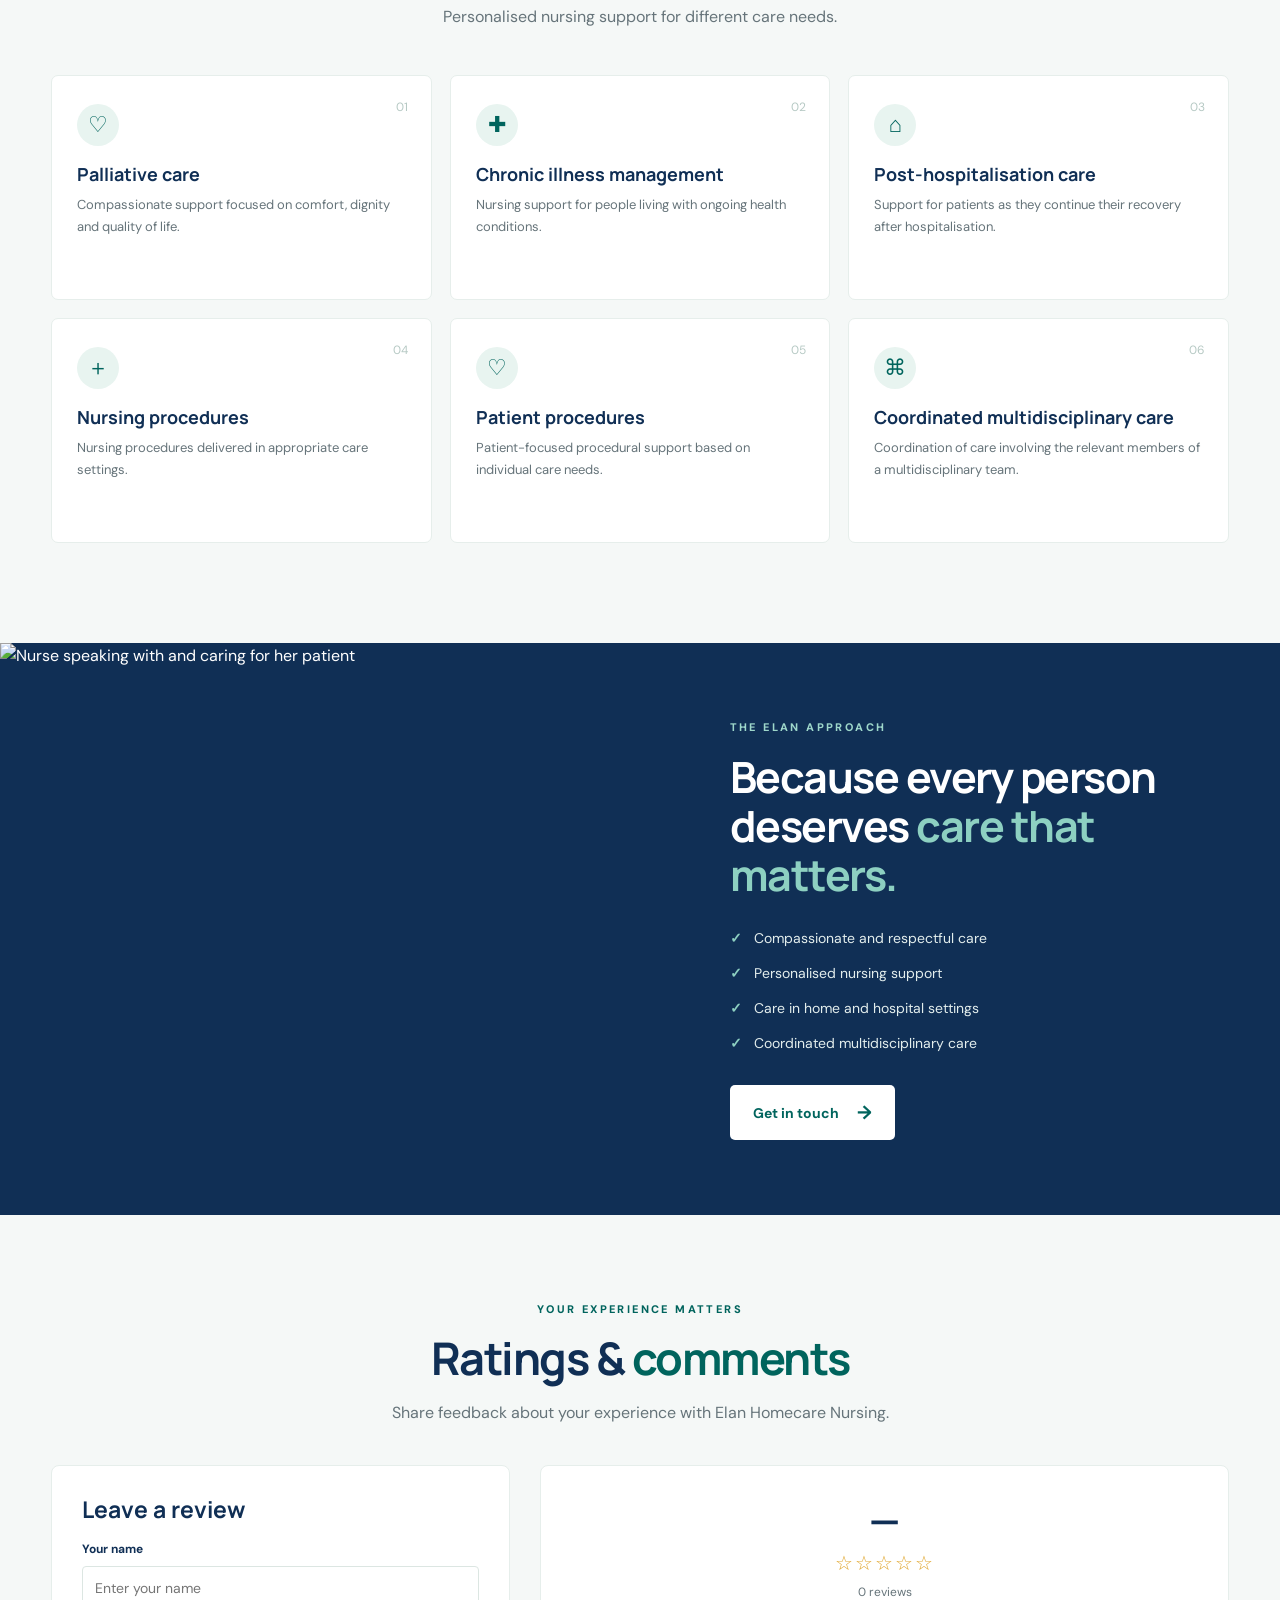
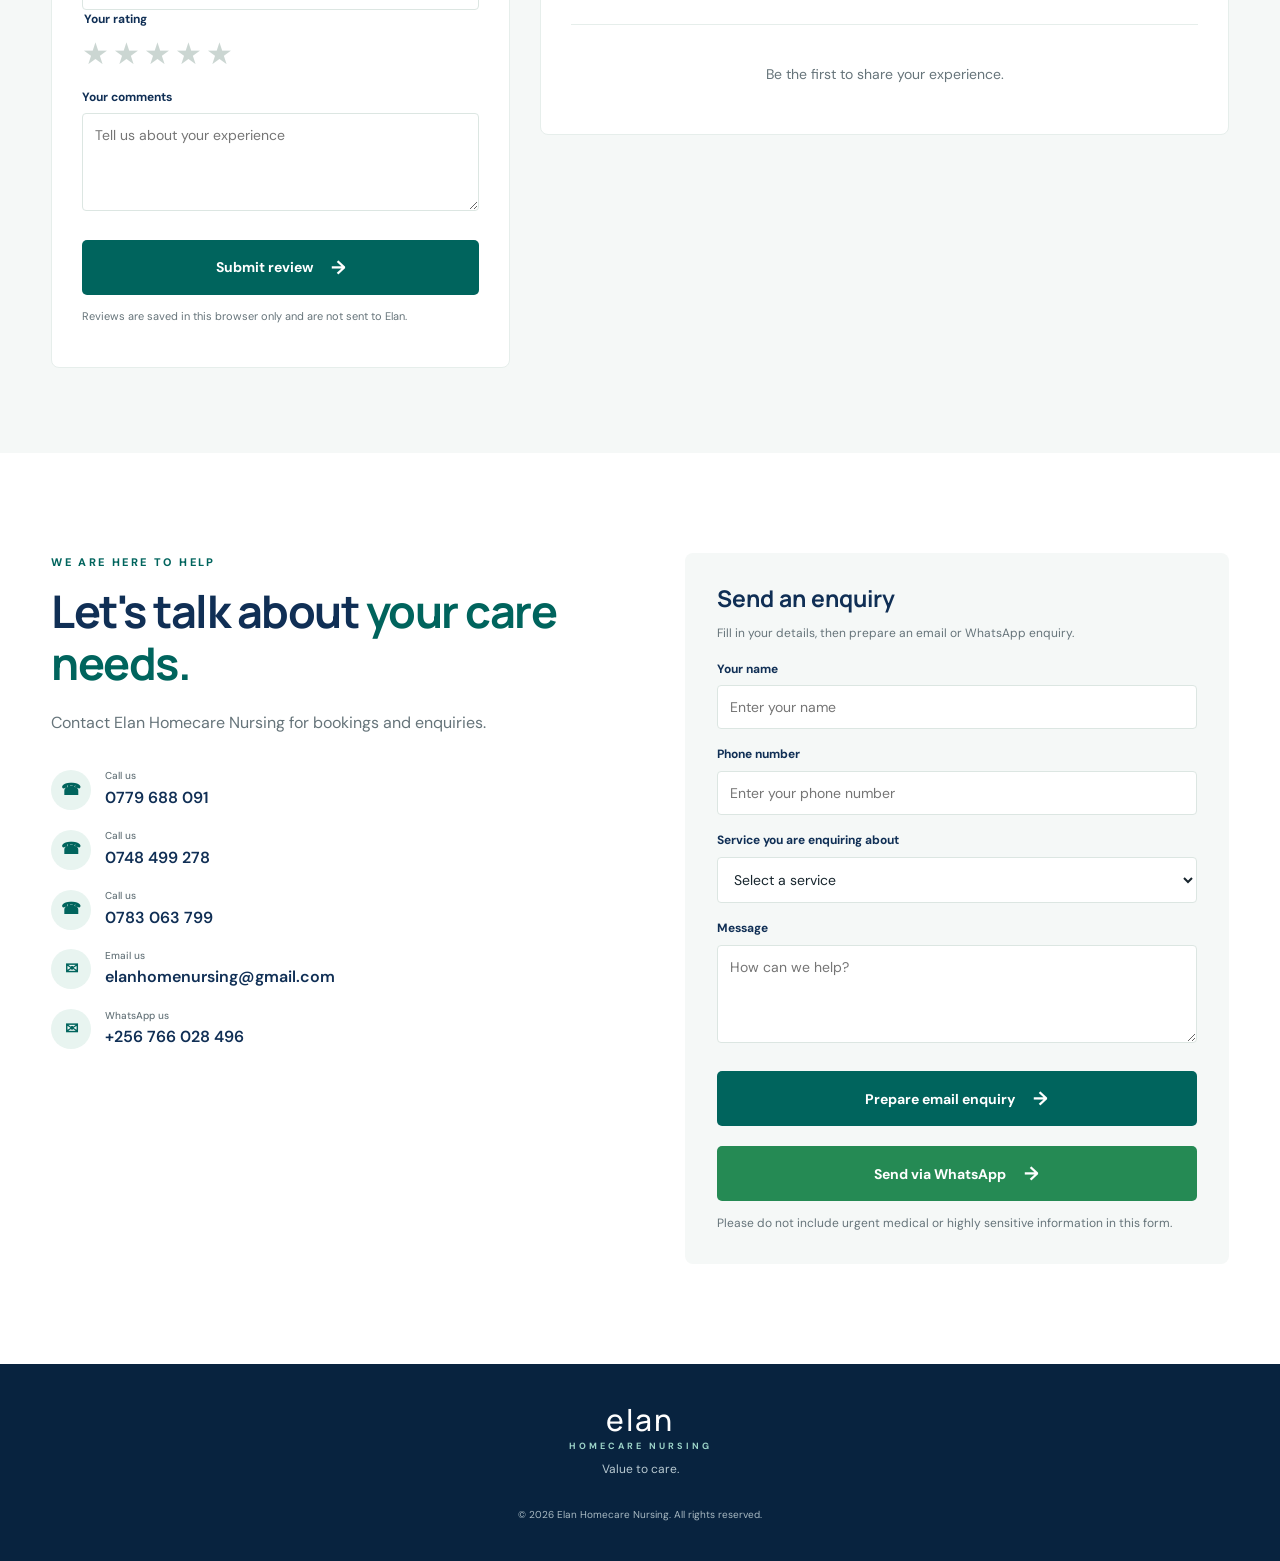
==== commit 8d8b26b7: "Prepare website enquiry links for deployment Co-authored-by: Copilot <223556219+Copilot@users.norepl" ====
--- a/index.html
+++ b/index.html
@@ -160,13 +160,13 @@
           <a href="tel:+256779688091"><span class="contact-icon">☎</span><span><small>Call us</small>0779 688 091</span></a>
           <a href="tel:+256748499278"><span class="contact-icon">☎</span><span><small>Call us</small>0748 499 278</span></a>
           <a href="tel:+256783063799"><span class="contact-icon">☎</span><span><small>Call us</small>0783 063 799</span></a>
-          <a href="mailto:kiizawinnie40@gmail.com"><span class="contact-icon">✉</span><span><small>Email us</small>elanhomenursing@gmail.com</span></a>
+          <a href="mailto:elanhomenursing@gmail.com"><span class="contact-icon">✉</span><span><small>Email us</small>elanhomenursing@gmail.com</span></a>
           <a href="https://wa.me/256766028496" target="_blank" rel="noopener noreferrer"><span class="contact-icon">✉</span><span><small>WhatsApp us</small>+256 766 028 496</span></a>
         </div>
       </div>
       <form class="enquiry-form" id="enquiryForm">
         <h3>Send an enquiry</h3>
-        <p>Fill in your details, then choose email or WhatsApp to send your enquiry.</p>
+        <p>Fill in your details, then prepare an email or WhatsApp enquiry.</p>
         <label for="name">Your name</label>
         <input id="name" name="name" type="text" placeholder="Enter your name" required>
         <label for="phone">Phone number</label>
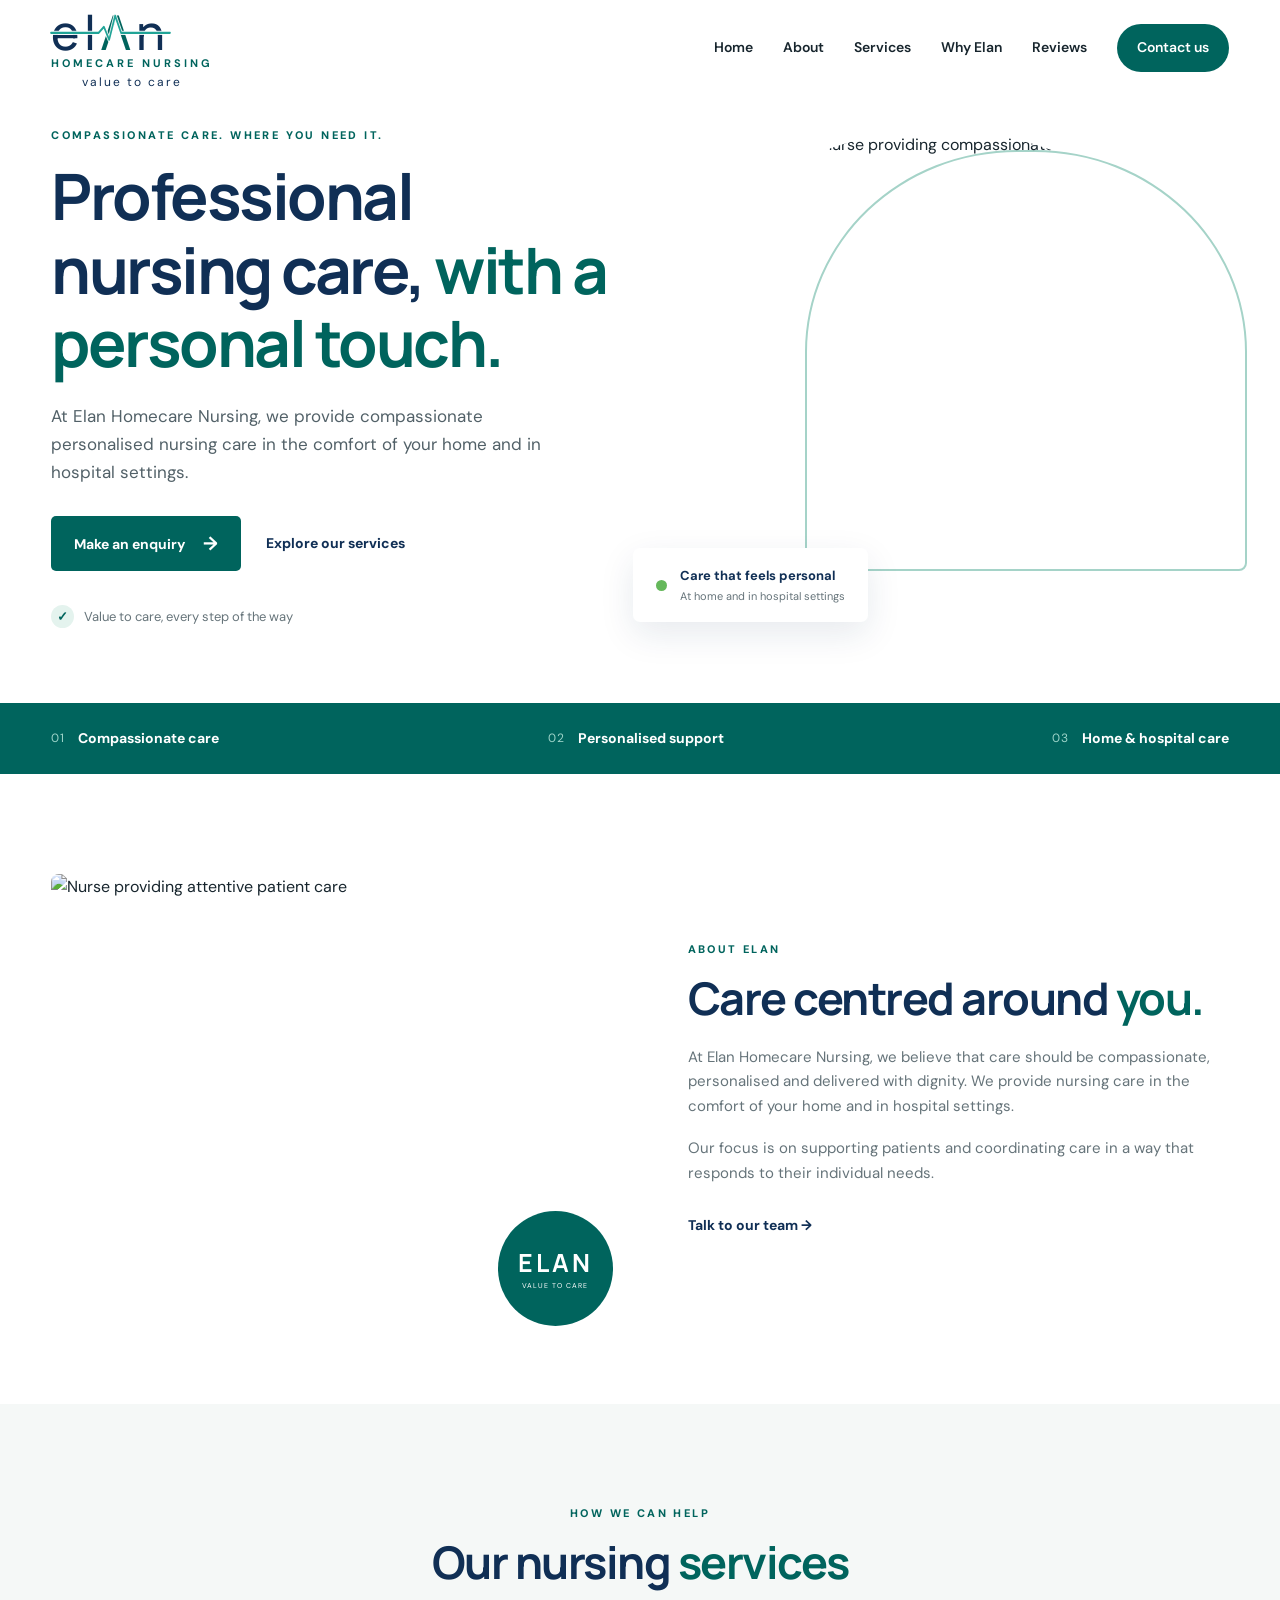
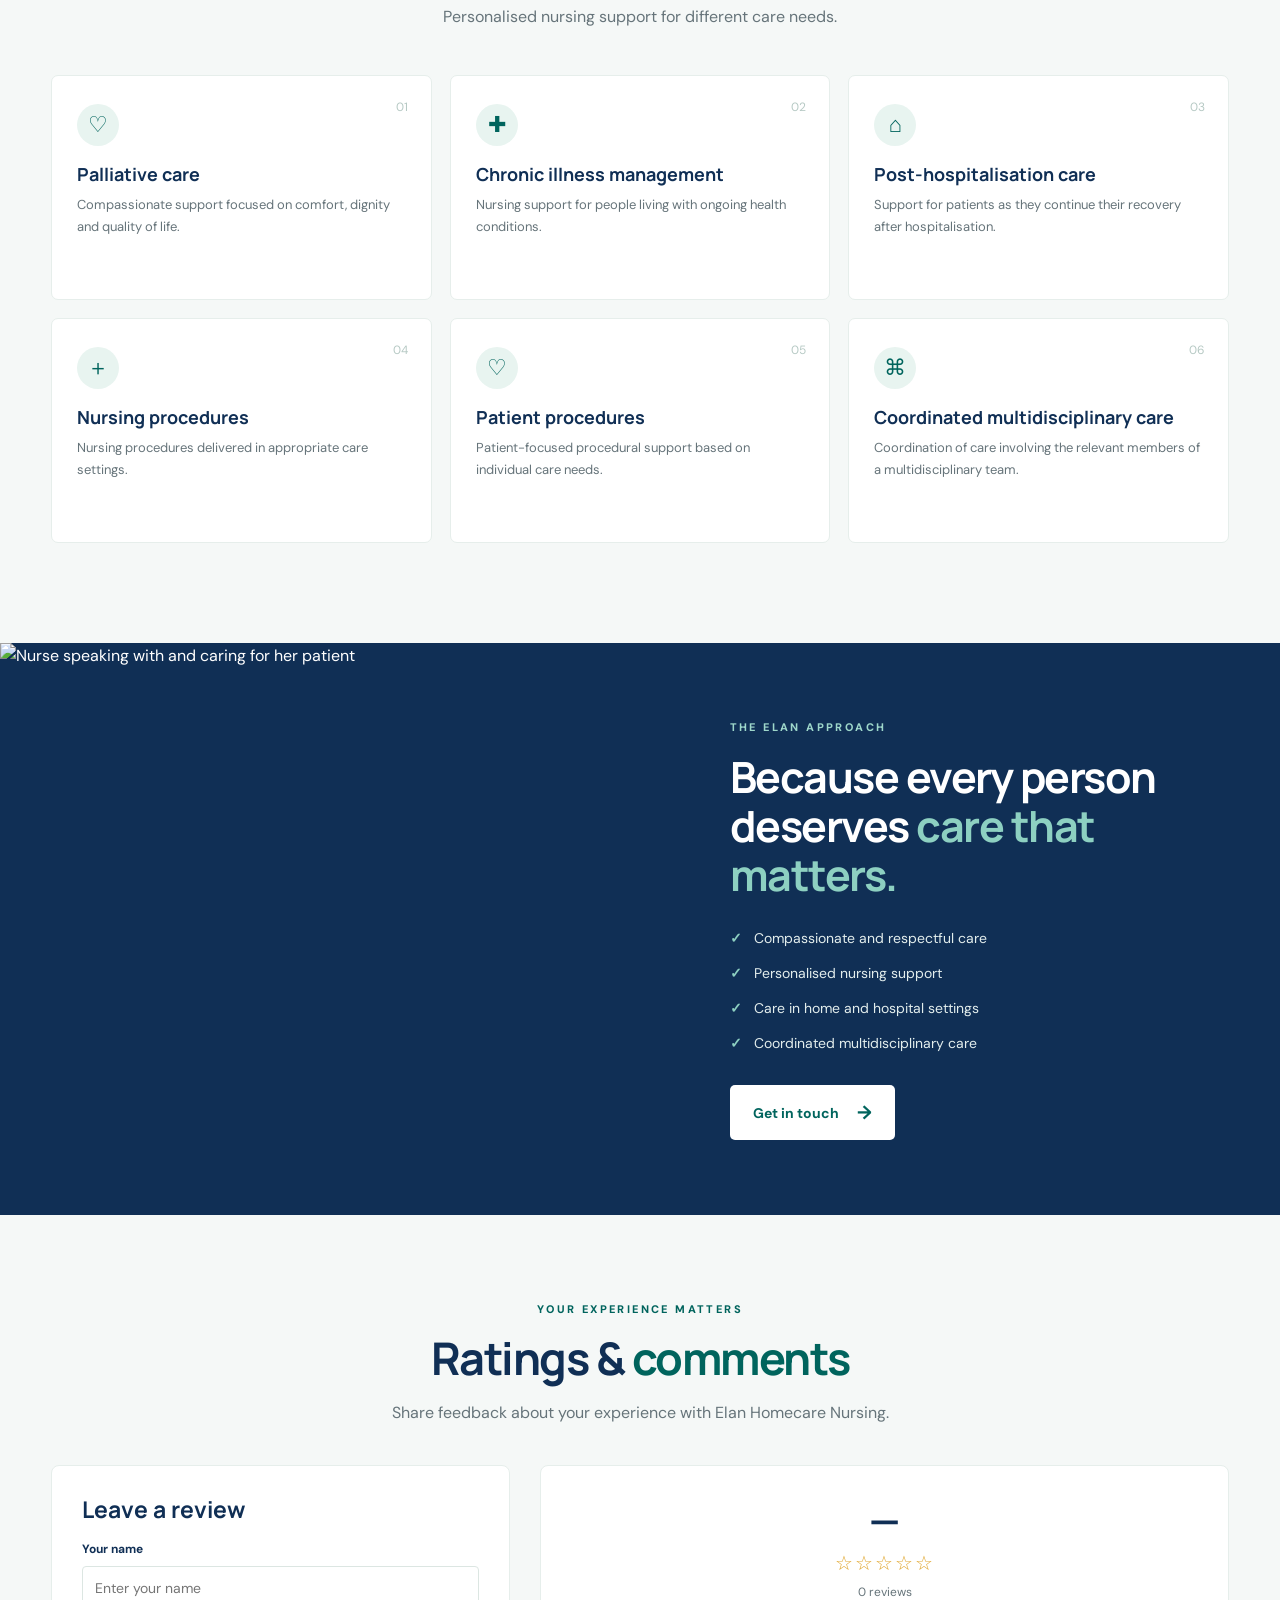
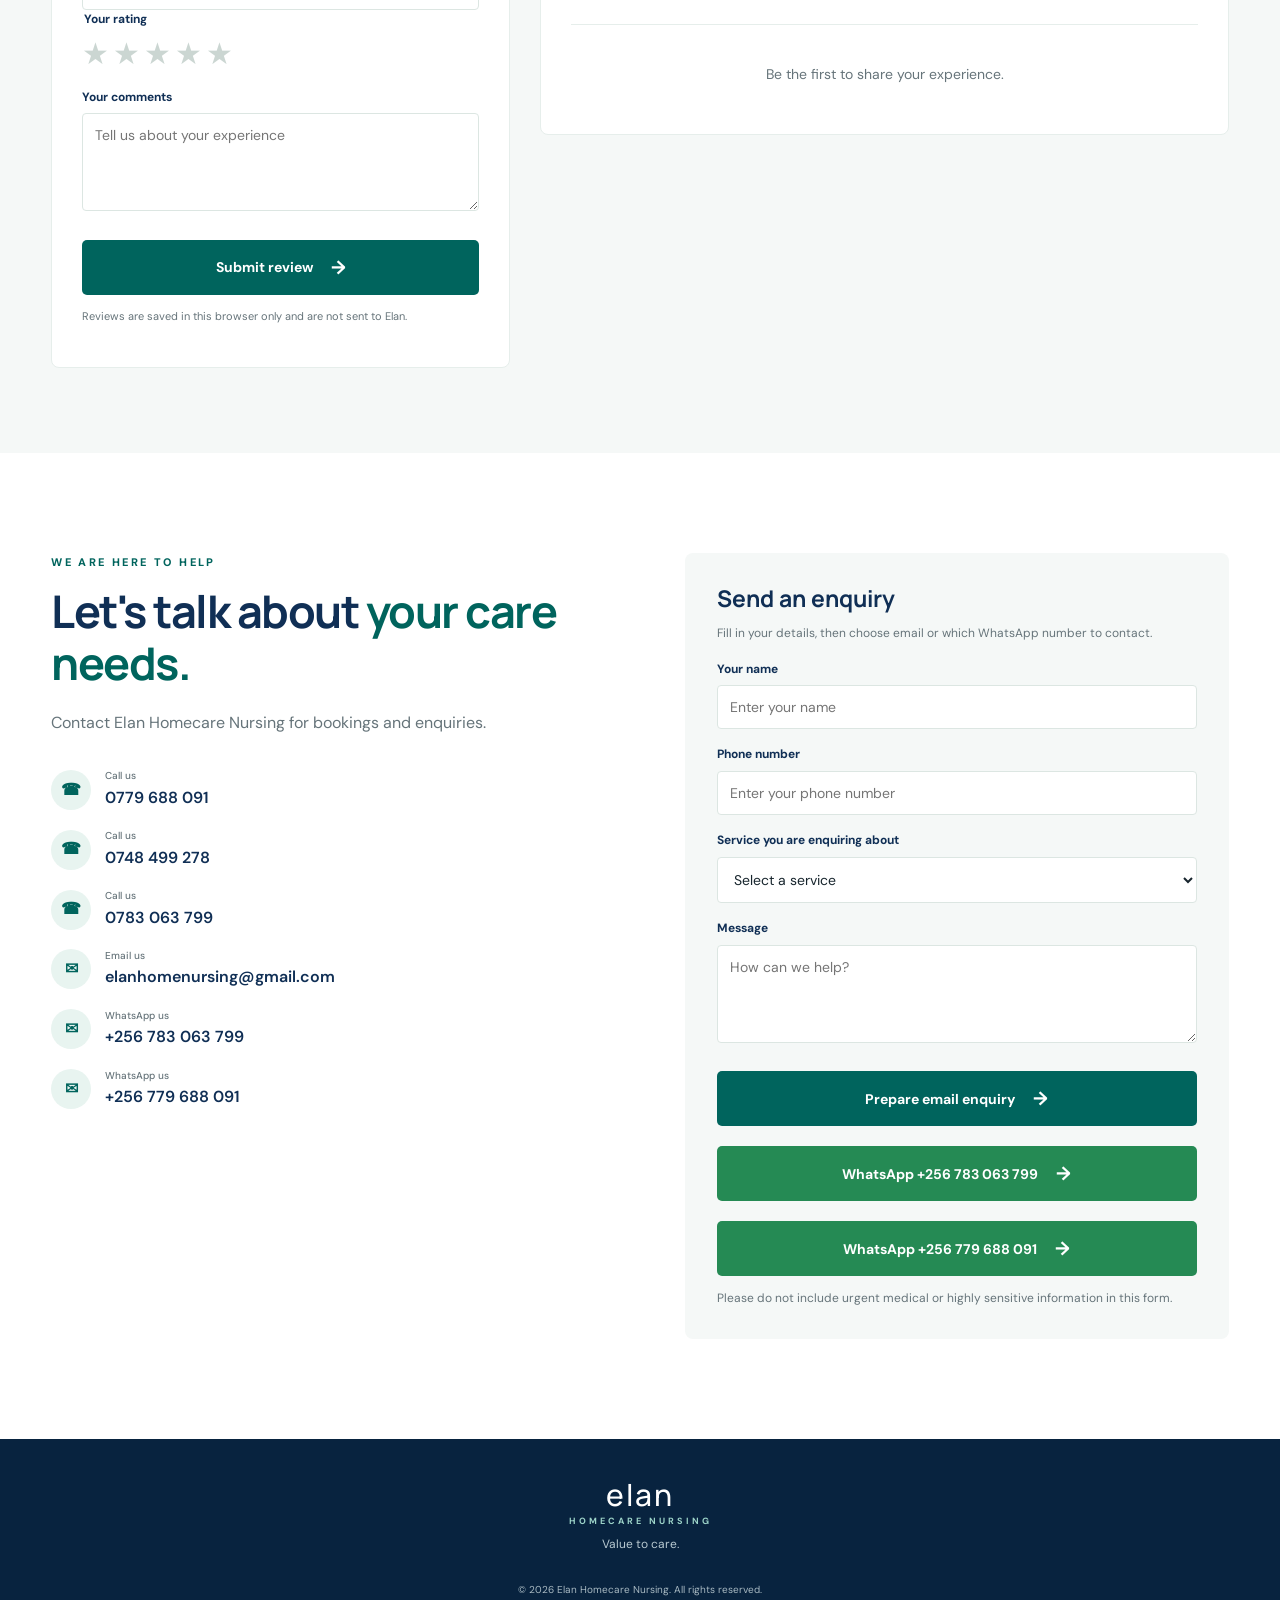
==== commit 7932adc2: "Add both WhatsApp enquiry destinations Co-authored-by: Copilot <223556219+Copilot@users.noreply.gith" ====
--- a/index.html
+++ b/index.html
@@ -161,12 +161,13 @@
           <a href="tel:+256748499278"><span class="contact-icon">☎</span><span><small>Call us</small>0748 499 278</span></a>
           <a href="tel:+256783063799"><span class="contact-icon">☎</span><span><small>Call us</small>0783 063 799</span></a>
           <a href="mailto:elanhomenursing@gmail.com"><span class="contact-icon">✉</span><span><small>Email us</small>elanhomenursing@gmail.com</span></a>
-          <a href="https://wa.me/256766028496" target="_blank" rel="noopener noreferrer"><span class="contact-icon">✉</span><span><small>WhatsApp us</small>+256 766 028 496</span></a>
+          <a href="https://wa.me/256783063799" target="_blank" rel="noopener noreferrer"><span class="contact-icon">✉</span><span><small>WhatsApp us</small>+256 783 063 799</span></a>
+          <a href="https://wa.me/256779688091" target="_blank" rel="noopener noreferrer"><span class="contact-icon">✉</span><span><small>WhatsApp us</small>+256 779 688 091</span></a>
         </div>
       </div>
       <form class="enquiry-form" id="enquiryForm">
         <h3>Send an enquiry</h3>
-        <p>Fill in your details, then prepare an email or WhatsApp enquiry.</p>
+        <p>Fill in your details, then choose email or which WhatsApp number to contact.</p>
         <label for="name">Your name</label>
         <input id="name" name="name" type="text" placeholder="Enter your name" required>
         <label for="phone">Phone number</label>
@@ -182,7 +183,8 @@
         <label for="message">Message</label>
         <textarea id="message" name="message" rows="4" placeholder="How can we help?"></textarea>
         <button class="button button-primary" type="submit" name="channel" value="email">Prepare email enquiry <span>→</span></button>
-        <button class="button button-whatsapp" type="submit" name="channel" value="whatsapp">Send via WhatsApp <span>→</span></button>
+        <button class="button button-whatsapp" type="submit" name="channel" value="whatsapp-256783063799">WhatsApp +256 783 063 799 <span>→</span></button>
+        <button class="button button-whatsapp" type="submit" name="channel" value="whatsapp-256779688091">WhatsApp +256 779 688 091 <span>→</span></button>
         <small class="form-note">Please do not include urgent medical or highly sensitive information in this form.</small>
       </form>
     </section>
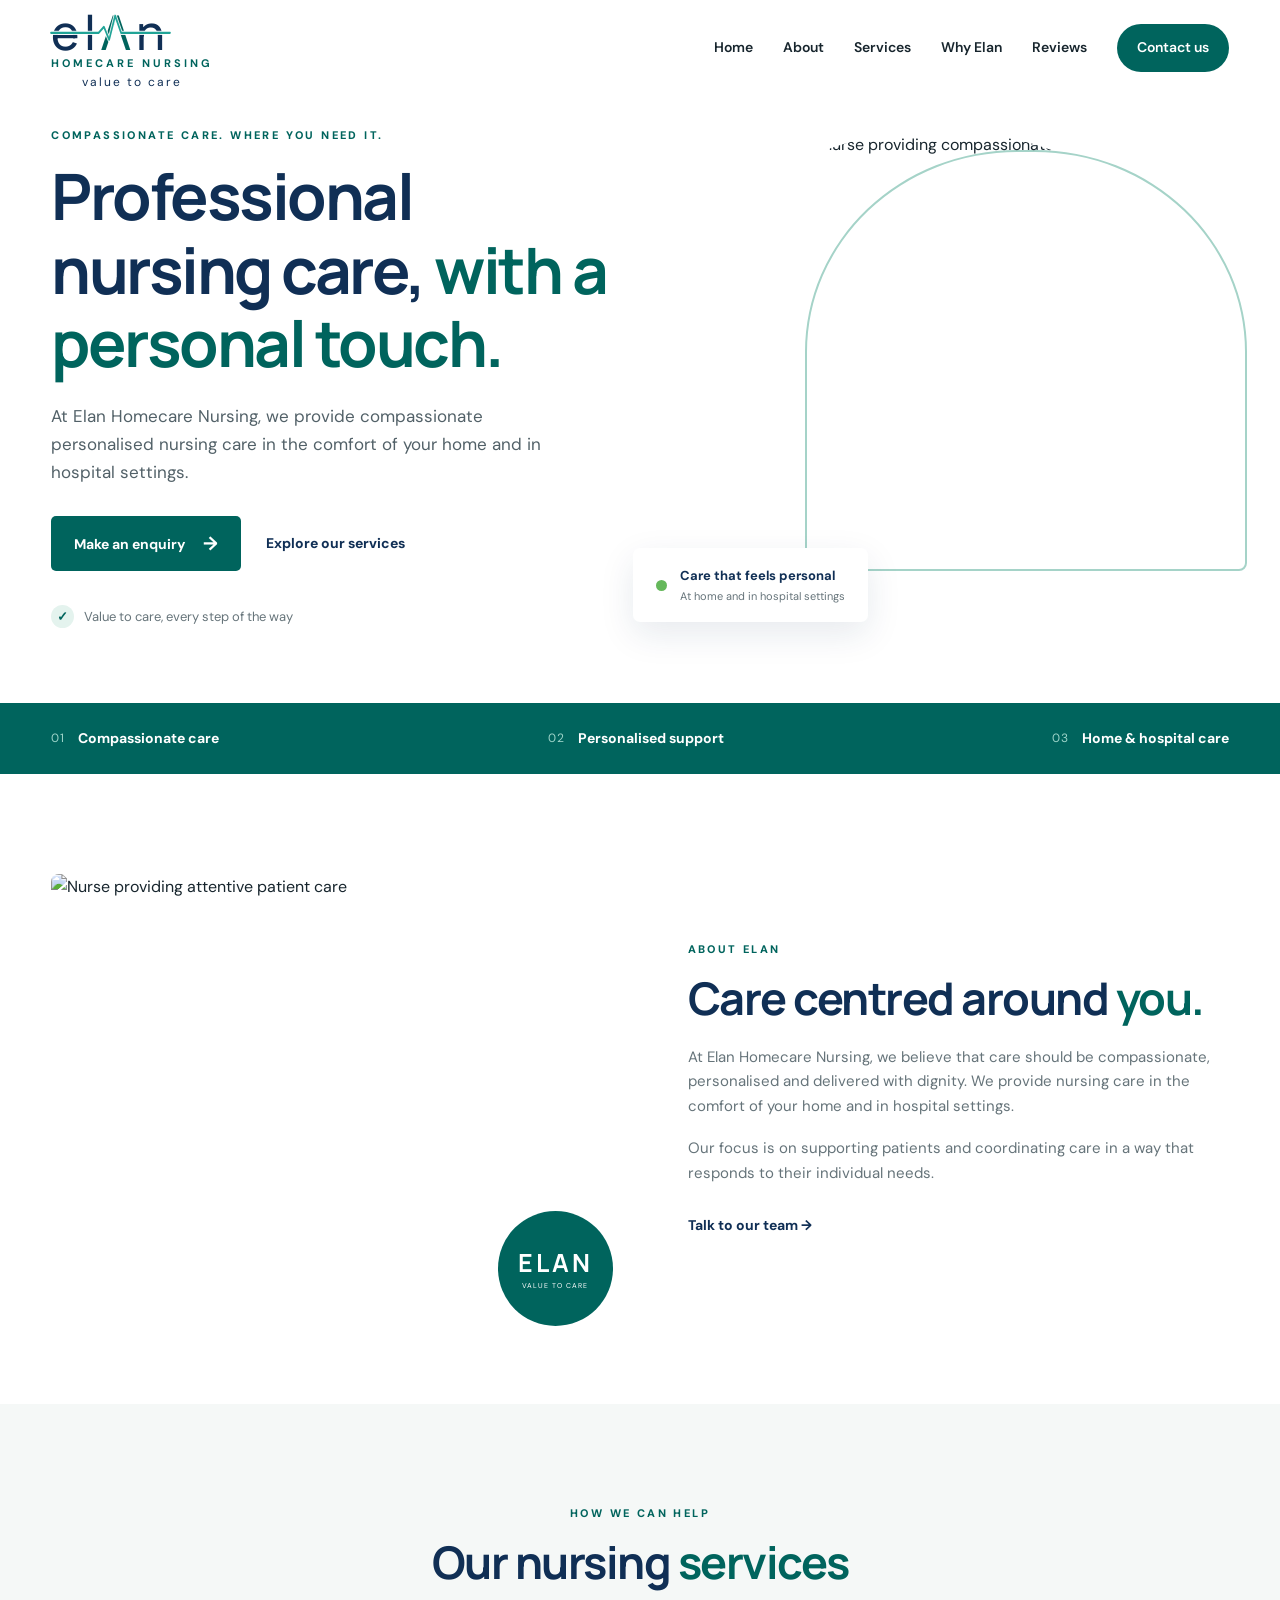
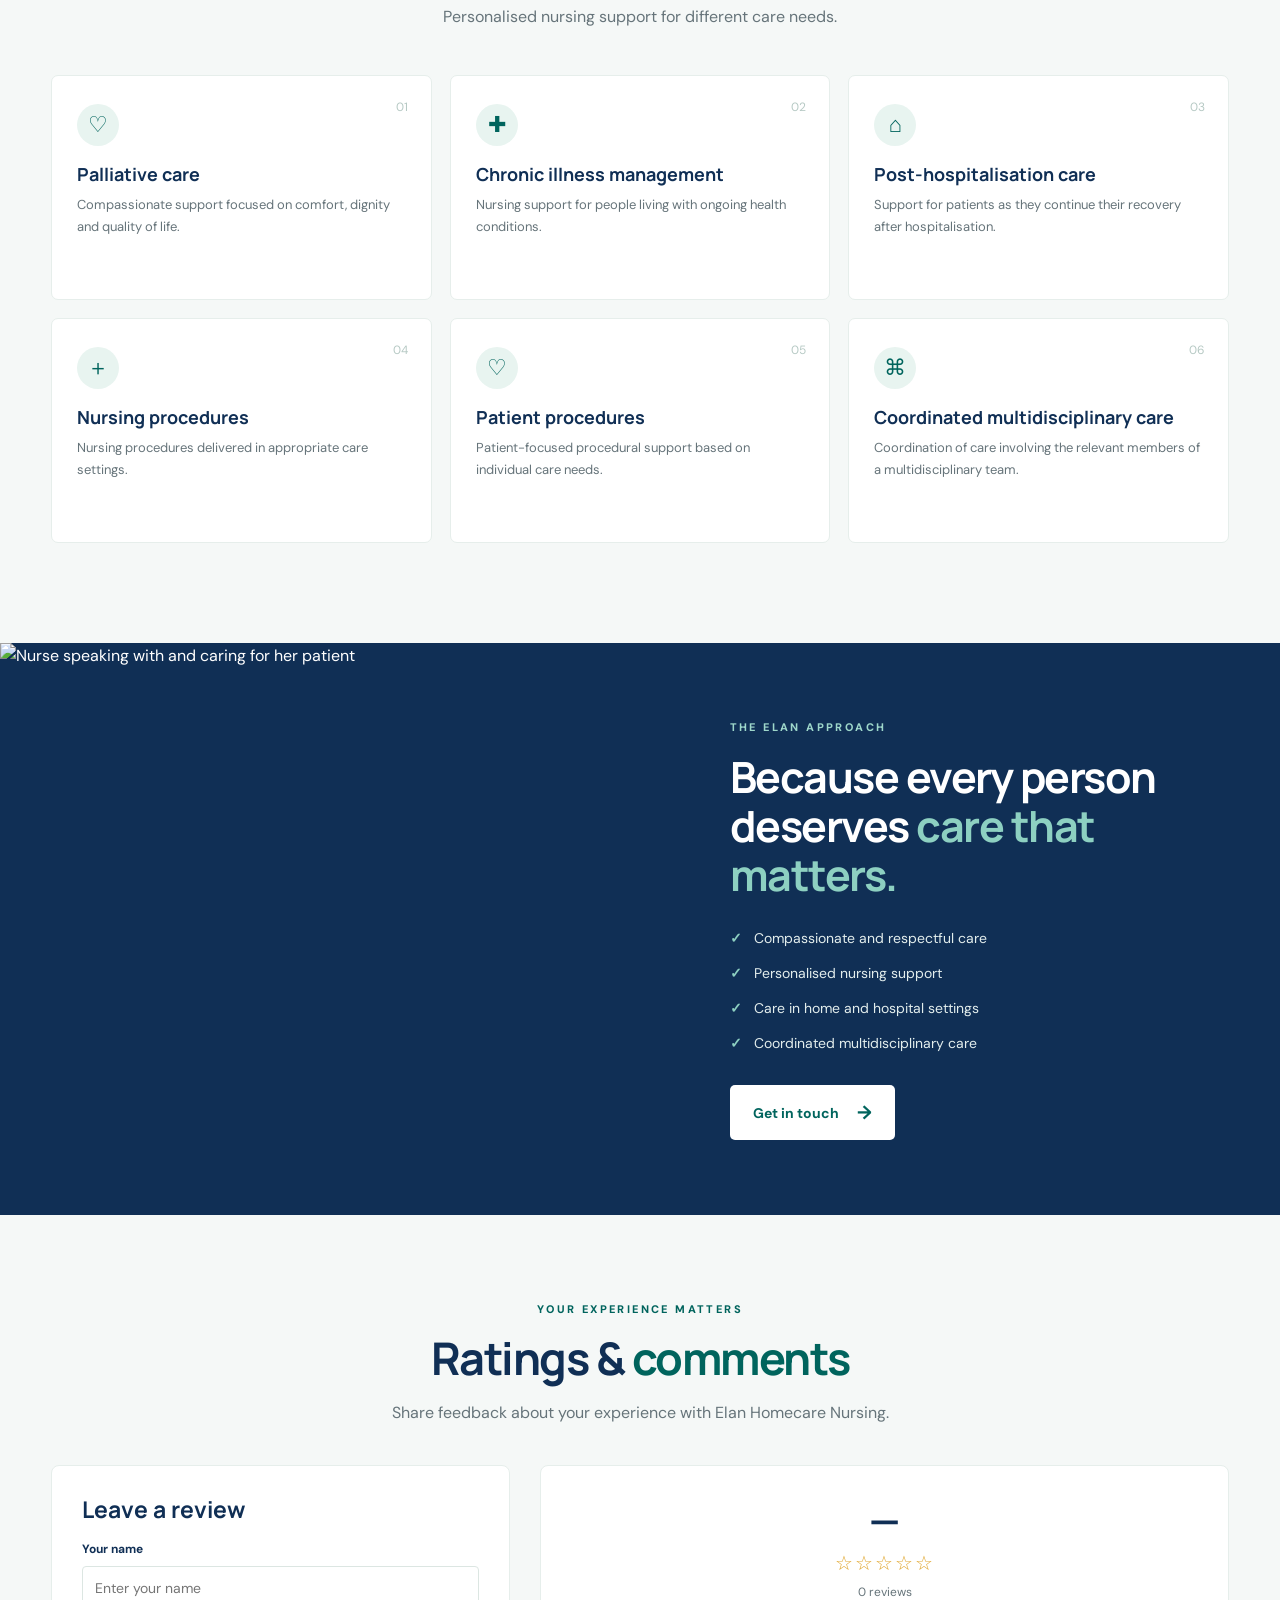
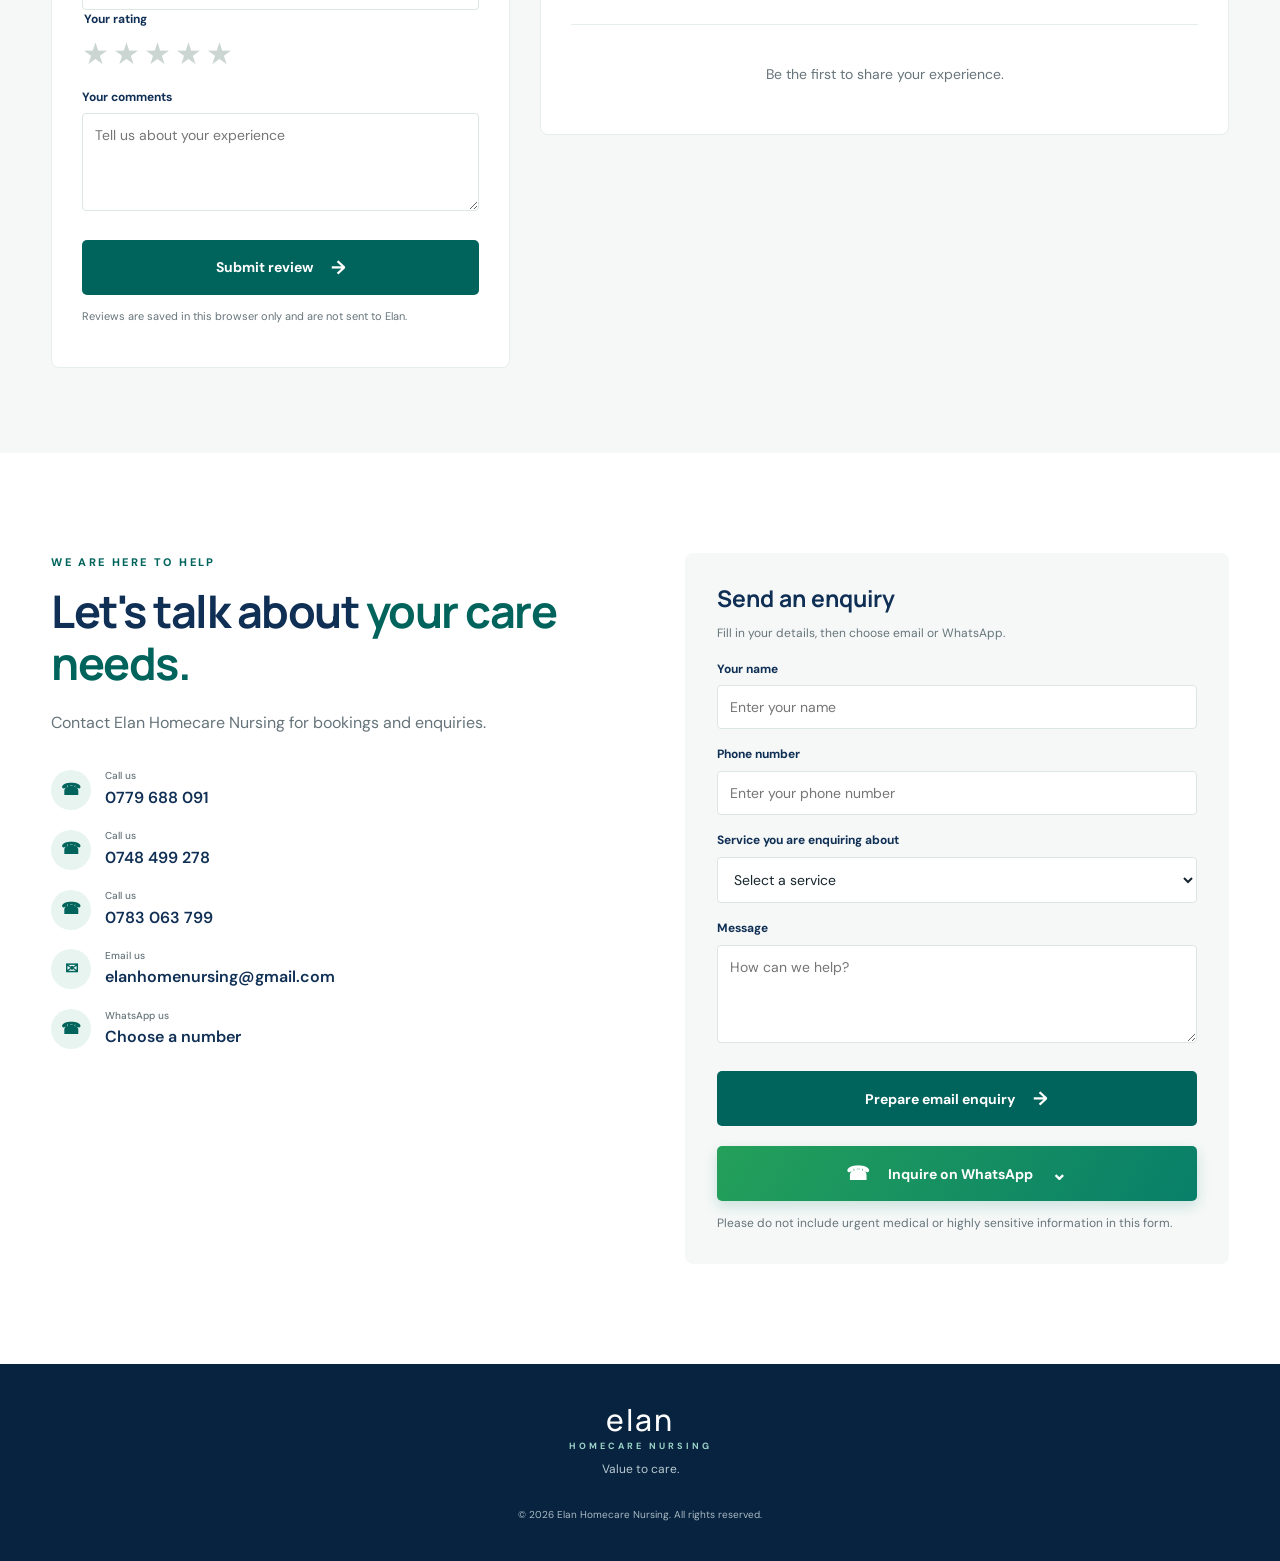
==== commit 32bf1cad: "Use one WhatsApp inquiry menu Co-authored-by: Copilot <223556219+Copilot@users.noreply.github.com>" ====
--- a/index.html
+++ b/index.html
@@ -161,13 +161,18 @@
           <a href="tel:+256748499278"><span class="contact-icon">☎</span><span><small>Call us</small>0748 499 278</span></a>
           <a href="tel:+256783063799"><span class="contact-icon">☎</span><span><small>Call us</small>0783 063 799</span></a>
           <a href="mailto:elanhomenursing@gmail.com"><span class="contact-icon">✉</span><span><small>Email us</small>elanhomenursing@gmail.com</span></a>
-          <a href="https://wa.me/256783063799" target="_blank" rel="noopener noreferrer"><span class="contact-icon">✉</span><span><small>WhatsApp us</small>+256 783 063 799</span></a>
-          <a href="https://wa.me/256779688091" target="_blank" rel="noopener noreferrer"><span class="contact-icon">✉</span><span><small>WhatsApp us</small>+256 779 688 091</span></a>
+          <details class="whatsapp-contact">
+            <summary><span class="contact-icon" aria-hidden="true">☎</span><span><small>WhatsApp us</small>Choose a number</span></summary>
+            <div class="whatsapp-contact-options">
+              <a href="https://wa.me/256783063799" target="_blank" rel="noopener noreferrer">+256 783 063 799</a>
+              <a href="https://wa.me/256779688091" target="_blank" rel="noopener noreferrer">+256 779 688 091</a>
+            </div>
+          </details>
         </div>
       </div>
       <form class="enquiry-form" id="enquiryForm">
         <h3>Send an enquiry</h3>
-        <p>Fill in your details, then choose email or which WhatsApp number to contact.</p>
+        <p>Fill in your details, then choose email or WhatsApp.</p>
         <label for="name">Your name</label>
         <input id="name" name="name" type="text" placeholder="Enter your name" required>
         <label for="phone">Phone number</label>
@@ -183,8 +188,11 @@
         <label for="message">Message</label>
         <textarea id="message" name="message" rows="4" placeholder="How can we help?"></textarea>
         <button class="button button-primary" type="submit" name="channel" value="email">Prepare email enquiry <span>→</span></button>
-        <button class="button button-whatsapp" type="submit" name="channel" value="whatsapp-256783063799">WhatsApp +256 783 063 799 <span>→</span></button>
-        <button class="button button-whatsapp" type="submit" name="channel" value="whatsapp-256779688091">WhatsApp +256 779 688 091 <span>→</span></button>
+        <button class="button button-whatsapp" id="whatsappOptionsToggle" type="button" aria-expanded="false" aria-controls="whatsappOptions"><span aria-hidden="true">☎</span> Inquire on WhatsApp <span>⌄</span></button>
+        <div class="whatsapp-options" id="whatsappOptions" hidden>
+          <button class="button button-whatsapp-option" type="submit" name="channel" value="whatsapp-256783063799">+256 783 063 799 <span>→</span></button>
+          <button class="button button-whatsapp-option" type="submit" name="channel" value="whatsapp-256779688091">+256 779 688 091 <span>→</span></button>
+        </div>
         <small class="form-note">Please do not include urgent medical or highly sensitive information in this form.</small>
       </form>
     </section>
--- a/style.css
+++ b/style.css
@@ -37,8 +37,10 @@
 .button { display: inline-flex; align-items: center; justify-content: center; gap: 18px; border: 0; border-radius: 5px; padding: 15px 23px; font: 700 14px "DM Sans", sans-serif; cursor: pointer; transition: .2s; }
 .button-primary { color: white; background: var(--teal); }
 .button-primary:hover { background: var(--teal-dark); transform: translateY(-2px); }
-.button-whatsapp { color: white; background: #258a54; }
-.button-whatsapp:hover { background: #1d7044; transform: translateY(-2px); }
+.button-whatsapp { color: white; background: linear-gradient(120deg, #24a05a, #087f69); box-shadow: 0 5px 14px #087f6930; }
+.button-whatsapp:hover { background: linear-gradient(120deg, #1d8b4e, #066c5a); box-shadow: 0 7px 18px #087f6940; transform: translateY(-2px); }
+.button-whatsapp-option { color: #11633f; background: #e9f7ee; border: 1px solid #c1e6ce; justify-content: space-between; }
+.button-whatsapp-option:hover { background: #d7f0e0; }
 .button span { font-size: 19px; }
 .text-link { color: var(--navy); font-size: 14px; font-weight: 700; }
 .hero-note { margin-top: 34px; color: var(--muted); font-size: 13px; display: flex; gap: 10px; align-items: center; }
@@ -123,6 +125,13 @@
 .contact-details a { display: flex; align-items: center; gap: 14px; color: var(--navy); font-weight: 600; }
 .contact-details small { display: block; color: var(--muted); font-size: 10px; font-weight: 500; }
 .contact-icon { width: 40px; height: 40px; border-radius: 50%; display: grid; place-items: center; background: #e8f4f0; color: var(--teal); }
+.whatsapp-contact summary { display: flex; align-items: center; gap: 14px; color: var(--navy); font-weight: 600; cursor: pointer; list-style: none; }
+.whatsapp-contact summary::-webkit-details-marker { display: none; }
+.whatsapp-contact-options { display: grid; gap: 8px; margin: 10px 0 0 54px; }
+.whatsapp-contact-options a { color: #11633f; font-size: 13px; font-weight: 700; }
+.whatsapp-options { display: grid; gap: 10px; margin-top: 10px; }
+.whatsapp-options[hidden] { display: none; }
+.whatsapp-options button { margin-top: 0; }
 .enquiry-form { background: #f5f8f7; padding: 32px; border-radius: 8px; }
 .enquiry-form h3 { color: var(--navy); font-size: 23px; margin: 0 0 8px; }
 .enquiry-form p, .form-note { color: var(--muted); font-size: 12px; }
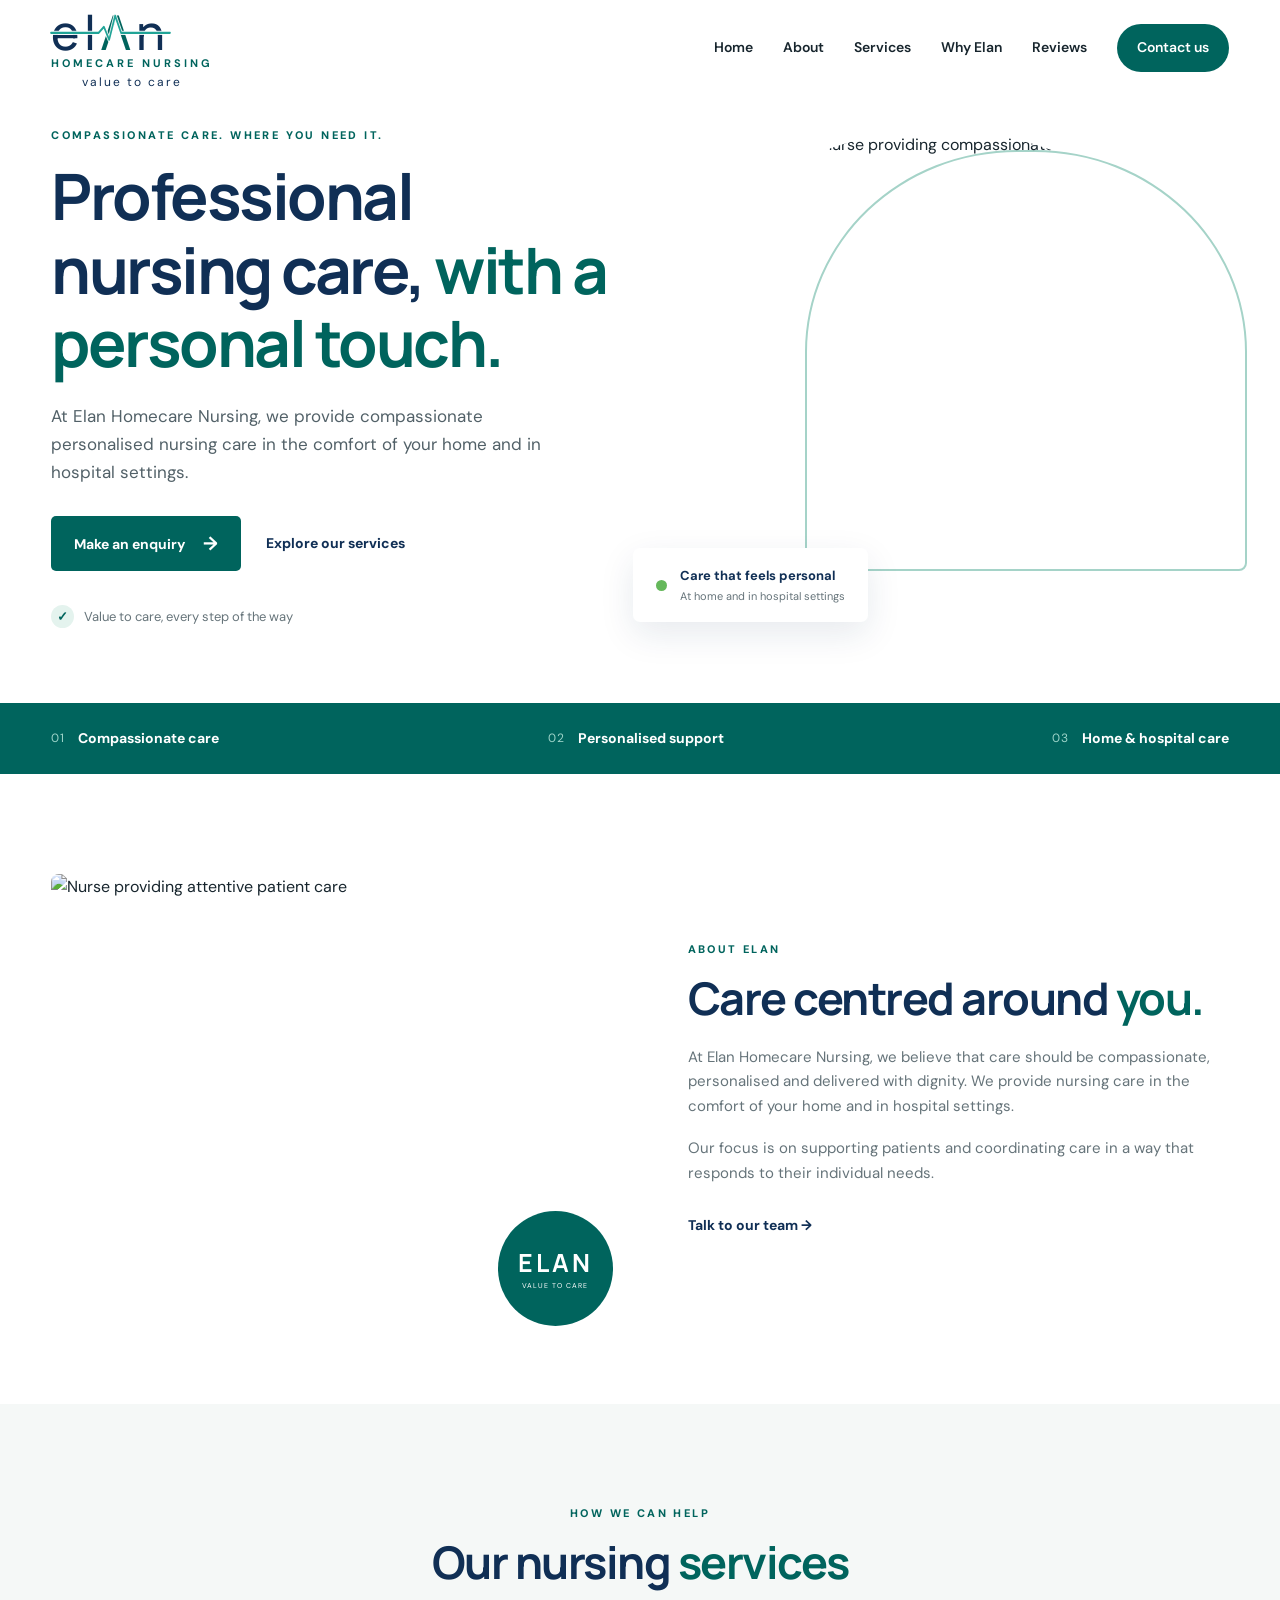
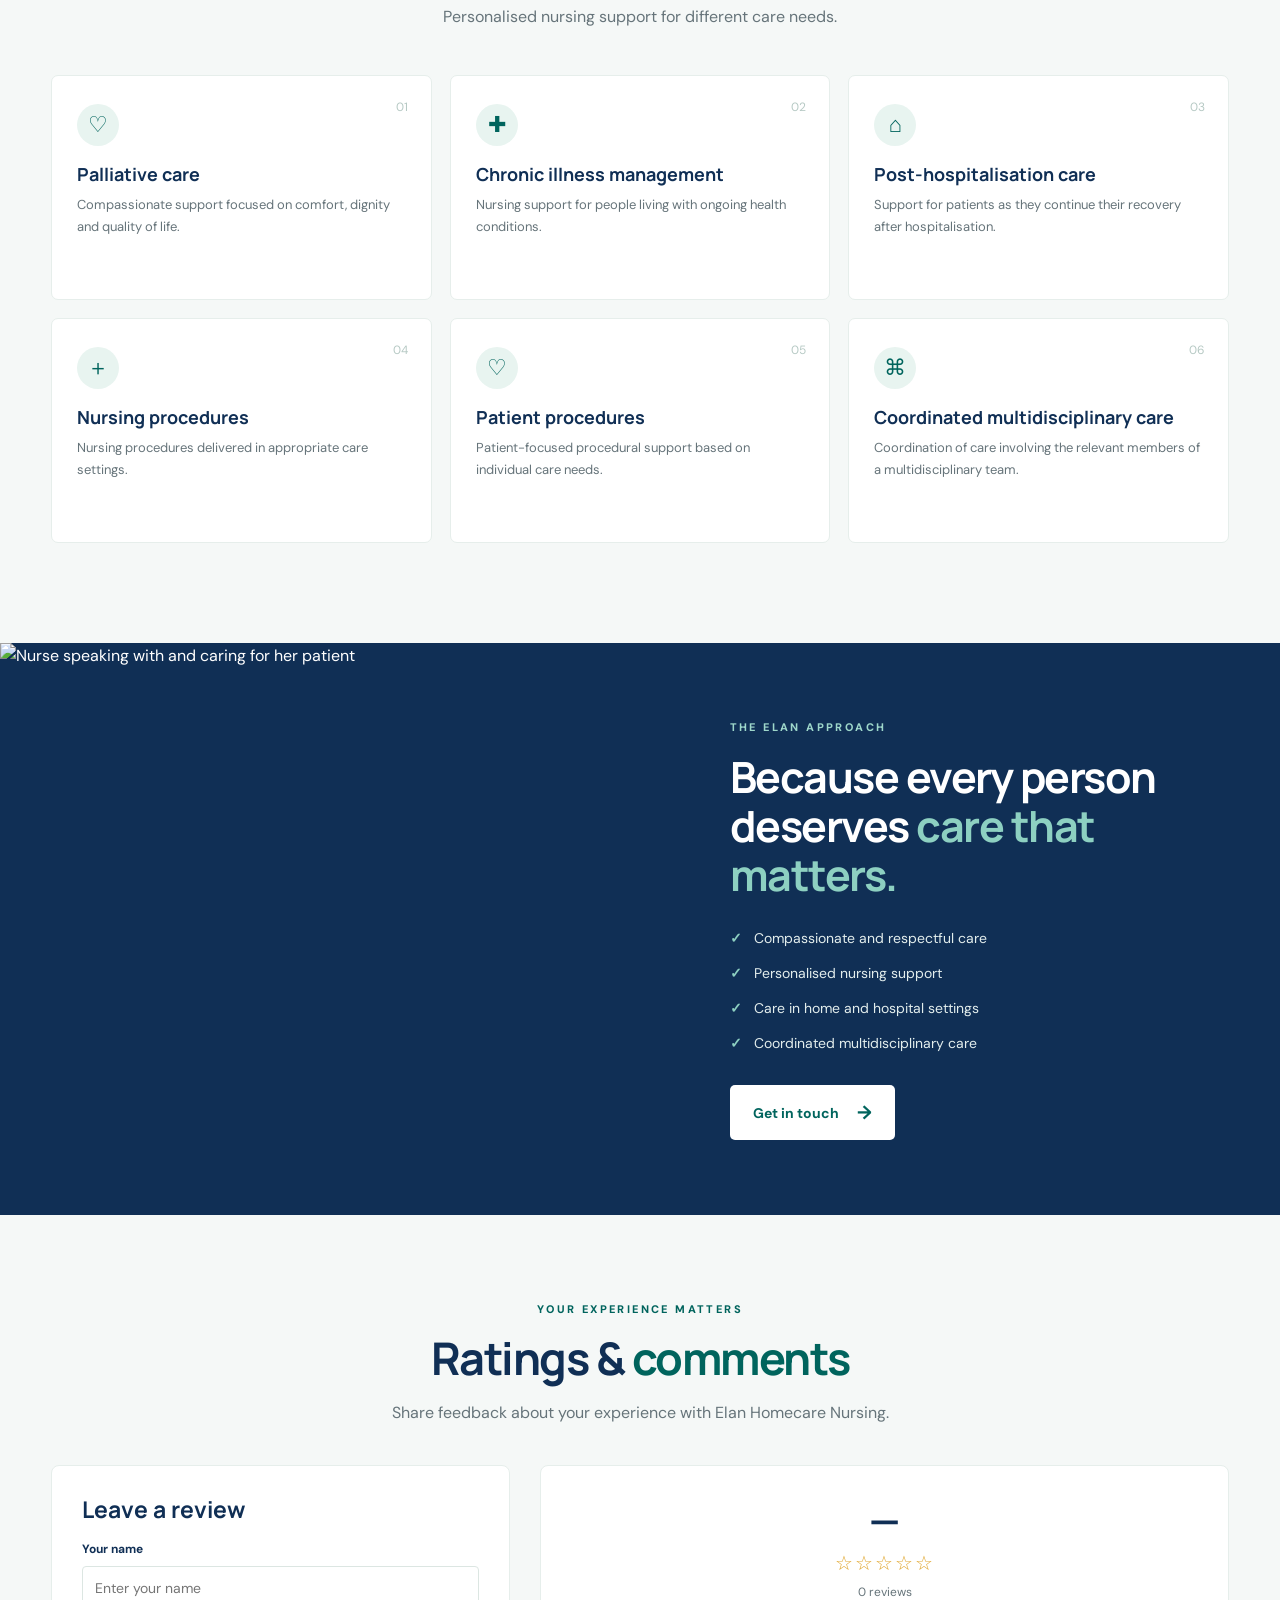
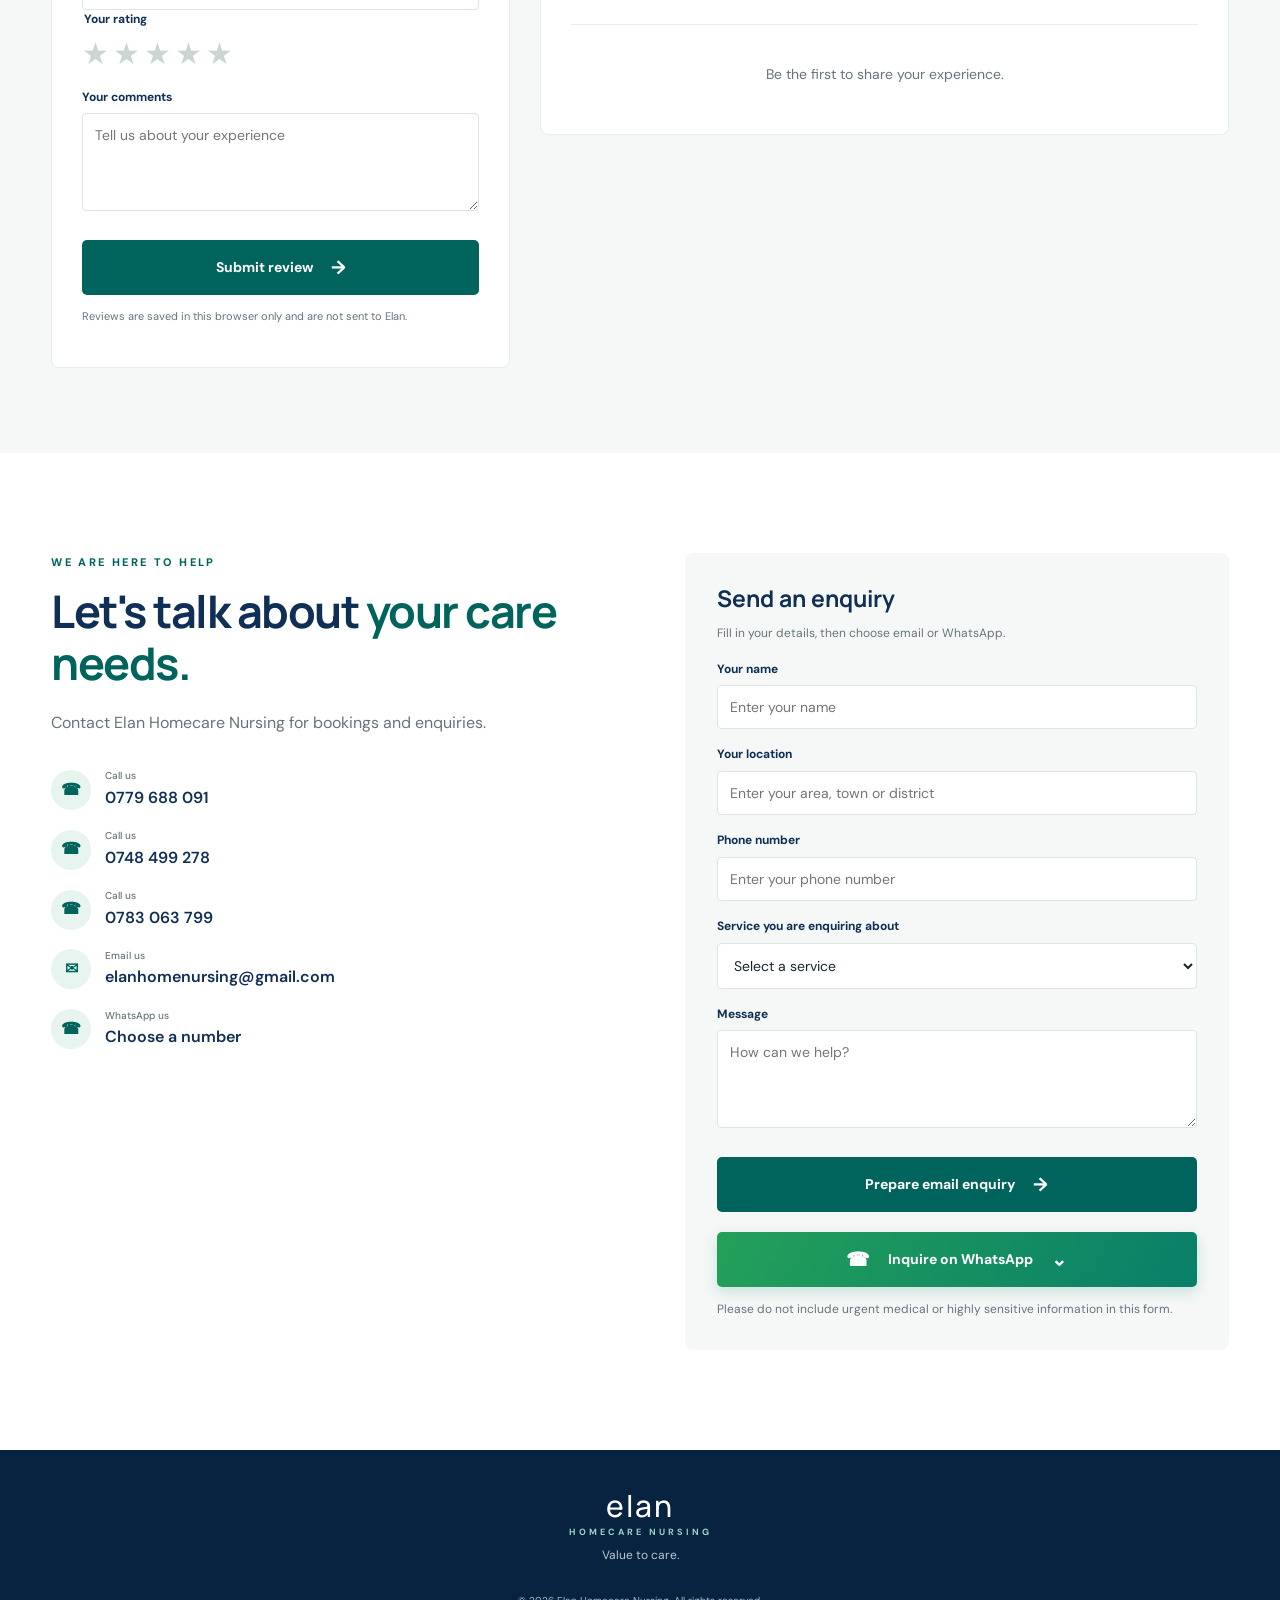
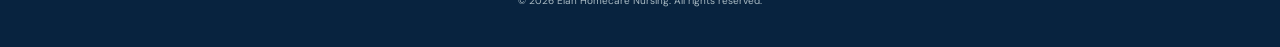
==== commit 7351ce89: "Include client location in enquiries Co-authored-by: Copilot <223556219+Copilot@users.noreply.github" ====
--- a/index.html
+++ b/index.html
@@ -175,6 +175,8 @@
         <p>Fill in your details, then choose email or WhatsApp.</p>
         <label for="name">Your name</label>
         <input id="name" name="name" type="text" placeholder="Enter your name" required>
+        <label for="location">Your location</label>
+        <input id="location" name="location" type="text" placeholder="Enter your area, town or district" required>
         <label for="phone">Phone number</label>
         <input id="phone" name="phone" type="tel" placeholder="Enter your phone number" required>
         <label for="service">Service you are enquiring about</label>
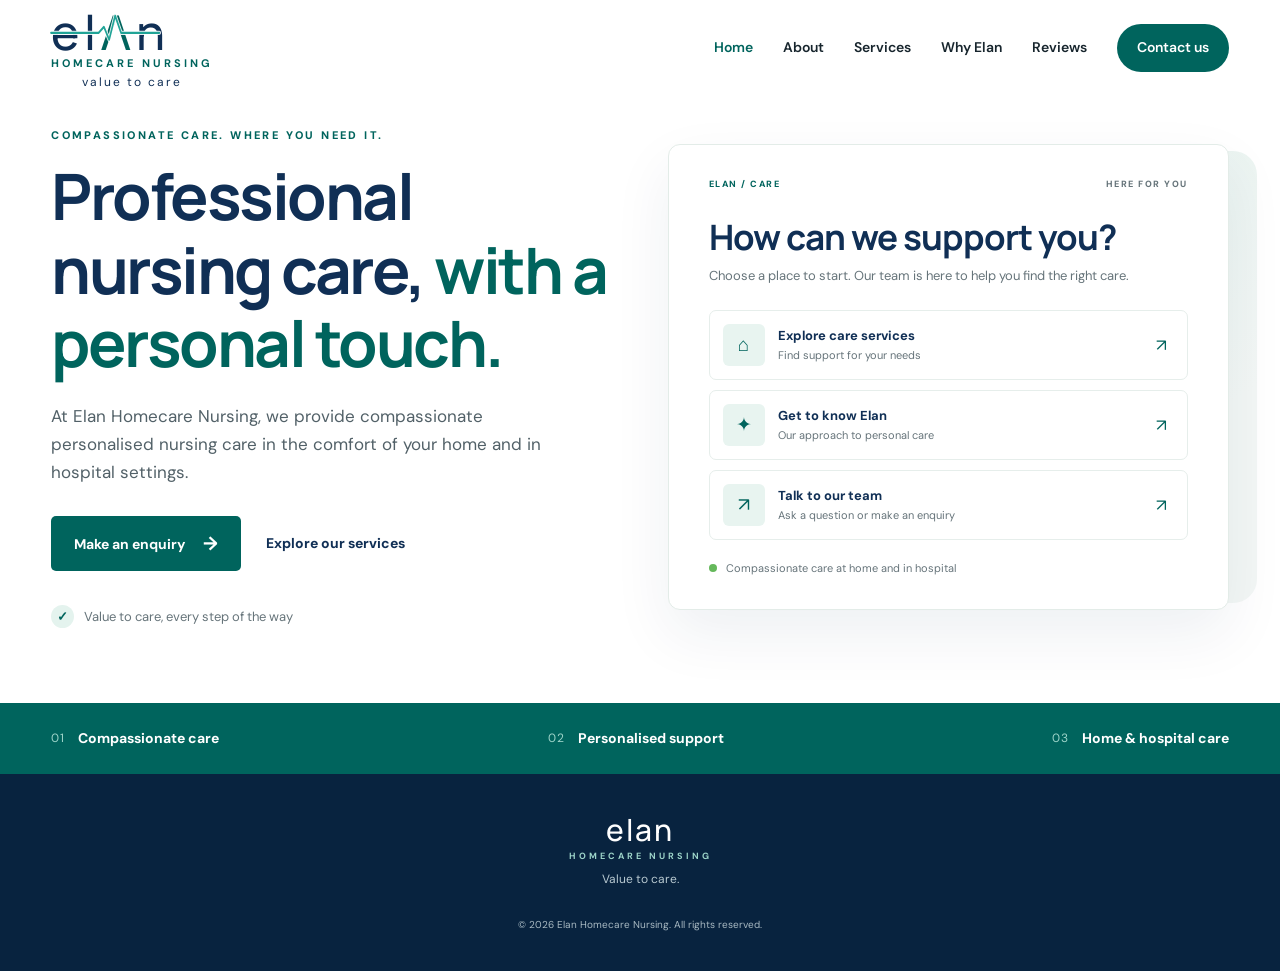
==== commit 6b8b8038: "Publish care pathway homepage and private reviews Co-authored-by: Copilot <223556219+Copilot@users.n" ====
--- a/index.html
+++ b/index.html
@@ -47,9 +47,29 @@
         <div class="hero-note"><span class="note-mark">✓</span> Value to care, every step of the way</div>
       </div>
       <div class="hero-visual">
-        <img src="https://media.istockphoto.com/id/2163227330/photo/professional-home-health-care-with-compassionate-nurse.webp?a=1&amp;b=1&amp;s=612x612&amp;w=0&amp;k=20&amp;c=4D6J0VkrOzF2m5MwwaUSEj9C_Ubz96vSjYp3Cu3obPE=" alt="Black home health nurse providing compassionate care">
-        <div class="image-caption"><span class="caption-dot"></span><div><strong>Care that feels personal</strong><small>At home and in hospital settings</small></div></div>
-        <div class="hero-circle"></div>
+        <div class="pathways-panel">
+          <div class="pathways-kicker"><span class="pathways-mark">ELAN / CARE</span><span>HERE FOR YOU</span></div>
+          <h2>How can we support you?</h2>
+          <p>Choose a place to start. Our team is here to help you find the right care.</p>
+          <div class="pathway-links">
+            <a class="pathway-link" href="#services">
+              <span class="pathway-icon" aria-hidden="true">⌂</span>
+              <span><strong>Explore care services</strong><small>Find support for your needs</small></span>
+              <span class="pathway-arrow" aria-hidden="true">↗</span>
+            </a>
+            <a class="pathway-link" href="#about">
+              <span class="pathway-icon" aria-hidden="true">✦</span>
+              <span><strong>Get to know Elan</strong><small>Our approach to personal care</small></span>
+              <span class="pathway-arrow" aria-hidden="true">↗</span>
+            </a>
+            <a class="pathway-link" href="#contact">
+              <span class="pathway-icon" aria-hidden="true">↗</span>
+              <span><strong>Talk to our team</strong><small>Ask a question or make an enquiry</small></span>
+              <span class="pathway-arrow" aria-hidden="true">↗</span>
+            </a>
+          </div>
+          <div class="pathways-footer"><span class="caption-dot"></span> Compassionate care at home and in hospital</div>
+        </div>
       </div>
     </section>
 
@@ -61,7 +81,7 @@
 
     <section class="section about-section" id="about">
       <div class="section-image">
-        <img src="https://images.unsplash.com/photo-1576091160399-112ba8d25d1d?auto=format&fit=crop&w=1000&q=85" alt="Nurse providing attentive patient care">
+        <img src="https://images.unsplash.com/photo-1691139601099-932c01ec198b?w=700&amp;auto=format&amp;fit=crop&amp;q=60&amp;ixlib=rb-4.1.0&amp;ixid=NHwxMjA3fDA%3D" alt="Black nurses in blue scrubs reviewing care together" loading="lazy">
         <div class="image-stamp"><strong>ELAN</strong><span>VALUE TO CARE</span></div>
       </div>
       <div class="section-copy">
@@ -80,12 +100,36 @@
         <p>Personalised nursing support for different care needs.</p>
       </div>
       <div class="service-grid">
-        <article class="service-card"><span class="service-number">01</span><div class="service-icon">♡</div><h3>Palliative care</h3><p>Compassionate support focused on comfort, dignity and quality of life.</p></article>
-        <article class="service-card"><span class="service-number">02</span><div class="service-icon">✚</div><h3>Chronic illness management</h3><p>Nursing support for people living with ongoing health conditions.</p></article>
-        <article class="service-card"><span class="service-number">03</span><div class="service-icon">⌂</div><h3>Post-hospitalisation care</h3><p>Support for patients as they continue their recovery after hospitalisation.</p></article>
-        <article class="service-card"><span class="service-number">04</span><div class="service-icon">＋</div><h3>Nursing procedures</h3><p>Nursing procedures delivered in appropriate care settings.</p></article>
-        <article class="service-card"><span class="service-number">05</span><div class="service-icon">♡</div><h3>Patient procedures</h3><p>Patient-focused procedural support based on individual care needs.</p></article>
-        <article class="service-card"><span class="service-number">06</span><div class="service-icon">⌘</div><h3>Coordinated multidisciplinary care</h3><p>Coordination of care involving the relevant members of a multidisciplinary team.</p></article>
+        <a class="service-card" href="#contact" data-service="Palliative care">
+          <span class="service-number">01</span>
+          <img class="service-image" src="https://images.unsplash.com/photo-1691139600454-8509688d68f9?fm=jpg&amp;q=60&amp;w=800&amp;auto=format&amp;fit=crop&amp;ixlib=rb-4.1.0&amp;ixid=NHwxMjA3fDA%3D" alt="Black nurse speaking with a patient during a care visit" loading="lazy">
+          <div class="service-card-content"><div class="service-icon" aria-hidden="true">♡</div><h3>Palliative care</h3><p>Compassionate support focused on comfort, dignity and quality of life.</p><span class="service-card-action">Enquire about this service <span aria-hidden="true">→</span></span></div>
+        </a>
+        <a class="service-card" href="#contact" data-service="Chronic illness management">
+          <span class="service-number">02</span>
+          <img class="service-image" src="https://images.unsplash.com/photo-1631815590058-860e4f83c1e8?w=800&amp;auto=format&amp;fit=crop&amp;q=80&amp;ixlib=rb-4.1.0&amp;ixid=NHwxMjA3fDA%3D" alt="Black nurse checking a patient's blood pressure with a stethoscope" loading="lazy">
+          <div class="service-card-content"><div class="service-icon" aria-hidden="true">✚</div><h3>Chronic illness management</h3><p>Nursing support for people living with ongoing health conditions.</p><span class="service-card-action">Enquire about this service <span aria-hidden="true">→</span></span></div>
+        </a>
+        <a class="service-card" href="#contact" data-service="Post-hospitalisation care">
+          <span class="service-number">03</span>
+          <img class="service-image" src="https://images.unsplash.com/photo-1581056771392-8a90ddb76831?w=800&amp;auto=format&amp;fit=crop&amp;q=80" alt="Nurse in blue scrubs standing beside a patient in bed" loading="lazy">
+          <div class="service-card-content"><div class="service-icon" aria-hidden="true">⌂</div><h3>Post-hospitalisation care</h3><p>Support for patients as they continue their recovery after hospitalisation.</p><span class="service-card-action">Enquire about this service <span aria-hidden="true">→</span></span></div>
+        </a>
+        <a class="service-card" href="#contact" data-service="Nursing procedures">
+          <span class="service-number">04</span>
+          <img class="service-image" src="https://images.unsplash.com/photo-1690306816872-91063f6de36b?w=800&amp;auto=format&amp;fit=crop&amp;q=80" alt="Black nurse in blue scrubs holding a stethoscope" loading="lazy">
+          <div class="service-card-content"><div class="service-icon" aria-hidden="true">＋</div><h3>Nursing procedures</h3><p>Nursing procedures delivered in appropriate care settings.</p><span class="service-card-action">Enquire about this service <span aria-hidden="true">→</span></span></div>
+        </a>
+        <a class="service-card" href="#contact" data-service="Patient procedures">
+          <span class="service-number">05</span>
+          <img class="service-image" src="https://images.unsplash.com/photo-1666886573553-6548db92db79?fm=jpg&amp;q=60&amp;w=800&amp;auto=format&amp;fit=crop&amp;ixlib=rb-4.1.0&amp;ixid=NHwxMjA3fDA%3D" alt="Black nurse explaining care information to a patient" loading="lazy">
+          <div class="service-card-content"><div class="service-icon" aria-hidden="true">♡</div><h3>Patient procedures</h3><p>Patient-focused procedural support based on individual care needs.</p><span class="service-card-action">Enquire about this service <span aria-hidden="true">→</span></span></div>
+        </a>
+        <a class="service-card" href="#contact" data-service="Coordinated multidisciplinary care">
+          <span class="service-number">06</span>
+          <img class="service-image" src="https://images.unsplash.com/photo-1666886573440-16ac24f89e31?fm=jpg&amp;q=60&amp;w=800&amp;auto=format&amp;fit=crop&amp;ixlib=rb-4.1.0&amp;ixid=NHwxMjA3fDA%3D" alt="Black healthcare professionals coordinating care together" loading="lazy">
+          <div class="service-card-content"><div class="service-icon" aria-hidden="true">⌘</div><h3>Coordinated multidisciplinary care</h3><p>Coordination of care involving the relevant members of a multidisciplinary team.</p><span class="service-card-action">Enquire about this service <span aria-hidden="true">→</span></span></div>
+        </a>
       </div>
     </section>
 
@@ -136,16 +180,13 @@
             <label for="reviewComment">Your comments</label>
             <textarea id="reviewComment" name="comment" rows="4" maxlength="500" placeholder="Tell us about your experience" required></textarea>
             <button class="button button-primary" type="submit">Submit review <span>→</span></button>
-            <small class="review-note">Reviews are saved in this browser only and are not sent to Elan.</small>
+            <small class="review-note">Once the review service is configured, submissions will be sent privately to Elan and will not be published.</small>
             <p class="review-status" id="reviewStatus" aria-live="polite"></p>
           </form>
-          <div class="reviews-display">
-            <div class="rating-summary" aria-live="polite">
-              <span class="rating-average" id="ratingAverage">—</span>
-              <span class="rating-stars" id="ratingStars" aria-hidden="true">☆☆☆☆☆</span>
-              <span class="rating-count" id="ratingCount">No reviews yet</span>
-            </div>
-            <div class="review-list" id="reviewList" aria-live="polite"></div>
+          <div class="reviews-display review-privacy">
+            <div class="review-privacy-icon" aria-hidden="true">✓</div>
+            <h3>Your feedback matters</h3>
+            <p>Once the review service is configured, your review will be sent privately to Elan Homecare Nursing. It will not be shown publicly on this website.</p>
           </div>
         </div>
       </div>
@@ -207,5 +248,6 @@
   </footer>
   <a class="floating-call" href="tel:+256779688091" aria-label="Call Elan Homecare Nursing">☎</a>
   <script src="script.js"></script>
+  <script type="module" src="reviews.js"></script>
 </body>
 </html>
--- a/style.css
+++ b/style.css
@@ -12,6 +12,7 @@
 body { margin: 0; color: var(--ink); font-family: "DM Sans", sans-serif; line-height: 1.65; }
 a { color: inherit; text-decoration: none; }
 img { display: block; max-width: 100%; }
+main > [hidden] { display: none !important; }
 .site-header { width: min(1180px, 92%); margin: auto; min-height: 96px; display: flex; align-items: center; justify-content: space-between; gap: 30px; }
 .brand { display: flex; flex-direction: column; align-items: flex-start; line-height: 1; color: var(--navy); }
 .brand-name { position: relative; display: inline-block; white-space: nowrap; font-family: Manrope, sans-serif; font-size: 48px; letter-spacing: 5px; font-weight: 500; }
@@ -24,6 +25,7 @@
 .brand-tag { font-size: 12px; letter-spacing: 2px; margin: 7px auto 0; }
 .nav { display: flex; align-items: center; gap: 30px; font-size: 14px; font-weight: 600; }
 .nav a:hover, .text-link:hover { color: var(--teal); }
+.nav a[aria-current="page"]:not(.nav-cta) { color: var(--teal); }
 .nav-cta { background: var(--teal); color: white; padding: 12px 20px; border-radius: 30px; }
 .nav-cta:hover { background: var(--teal-dark); color: white !important; }
 .menu-toggle { display: none; border: 0; background: none; font-size: 27px; color: var(--navy); }
@@ -45,13 +47,23 @@
 .text-link { color: var(--navy); font-size: 14px; font-weight: 700; }
 .hero-note { margin-top: 34px; color: var(--muted); font-size: 13px; display: flex; gap: 10px; align-items: center; }
 .note-mark { display: grid; place-items: center; background: #e4f3ee; color: var(--teal); width: 23px; height: 23px; border-radius: 50%; font-weight: 800; }
-.hero-visual { position: relative; padding: 0 20px 25px 0; }
-.hero-visual > img { width: 100%; height: 465px; object-fit: cover; border-radius: 48% 48% 8px 8px; position: relative; z-index: 1; }
-.hero-visual:before { content: ""; position: absolute; width: 78%; height: 85%; right: 0; top: 35px; border: 2px solid #a5d3c8; border-radius: 48% 48% 8px 8px; transform: translate(18px, -17px); }
-.image-caption { position: absolute; z-index: 2; left: -35px; bottom: 0; display: flex; align-items: center; gap: 13px; padding: 17px 23px; background: white; box-shadow: 0 12px 35px #102f551a; border-radius: 7px; }
-.image-caption strong, .image-caption small { display: block; }
-.image-caption strong { color: var(--navy); font-size: 13px; }
-.image-caption small { color: var(--muted); font-size: 11px; }
+.hero-visual { position: relative; padding: 18px 0; }
+.hero-visual:before { content: ""; position: absolute; z-index: -1; width: 82%; height: 90%; right: -5%; top: 5%; border-radius: 24px; background: linear-gradient(145deg, #e2f1ed, #f3f7f5 72%); }
+.pathways-panel { position: relative; padding: 32px clamp(24px, 4vw, 40px); background: white; border: 1px solid #e3ece8; border-radius: 12px; box-shadow: 0 24px 60px #102f5512; }
+.pathways-kicker { display: flex; align-items: center; justify-content: space-between; gap: 12px; color: var(--muted); font-size: 9px; font-weight: 800; letter-spacing: 1.5px; }
+.pathways-mark { color: var(--teal); }
+.pathways-panel h2 { font-size: clamp(26px, 3vw, 35px); letter-spacing: -1px; margin: 25px 0 8px; }
+.pathways-panel > p { color: var(--muted); font-size: 13px; margin: 0; }
+.pathway-links { display: grid; gap: 10px; margin-top: 23px; }
+.pathway-link { display: grid; grid-template-columns: 42px 1fr 18px; align-items: center; gap: 13px; padding: 13px; border: 1px solid #e6eeeb; border-radius: 7px; transition: background .2s, border-color .2s, transform .2s; }
+.pathway-link:hover { background: #f5faf8; border-color: #b6d8cf; transform: translateX(3px); }
+.pathway-icon { display: grid; place-items: center; width: 42px; height: 42px; border-radius: 6px; background: #e8f4f0; color: var(--teal); font-size: 19px; }
+.pathway-link strong, .pathway-link small { display: block; }
+.pathway-link strong { color: var(--navy); font-size: 13px; }
+.pathway-link small { color: var(--muted); font-size: 11px; }
+.pathway-arrow { color: var(--teal); font-size: 17px; }
+.pathways-footer { display: flex; align-items: center; gap: 9px; margin-top: 19px; color: var(--muted); font-size: 11px; }
+.pathways-footer .caption-dot { flex: 0 0 8px; width: 8px; height: 8px; }
 .caption-dot { width: 11px; height: 11px; border-radius: 50%; background: #65b85b; }
 .trust-strip { background: var(--teal); color: white; padding: 24px max(4%, calc((100% - 1180px)/2)); display: flex; justify-content: space-between; gap: 20px; flex-wrap: wrap; }
 .trust-strip div { display: flex; align-items: center; gap: 13px; font-size: 14px; }
@@ -59,7 +71,7 @@
 .section { width: min(1180px, 92%); margin: auto; padding: 100px 0; }
 .about-section { display: grid; grid-template-columns: 1fr 1fr; gap: 95px; align-items: center; }
 .section-image { position: relative; }
-.section-image img { height: 430px; width: 100%; object-fit: cover; border-radius: 8px 100px 8px 8px; }
+.section-image img { height: 470px; width: 100%; object-fit: cover; object-position: center 38%; border-radius: 8px 100px 8px 8px; box-shadow: 0 24px 55px #102f551a; }
 .image-stamp { position: absolute; bottom: -22px; right: -20px; background: var(--teal); color: white; width: 115px; height: 115px; border-radius: 50%; display: flex; flex-direction: column; justify-content: center; align-items: center; }
 .image-stamp strong { font: 700 25px Manrope; letter-spacing: 3px; }
 .image-stamp span { font-size: 7px; letter-spacing: 1px; }
@@ -70,12 +82,17 @@
 .section-heading { text-align: center; max-width: 600px; margin: 0 auto 45px; }
 .section-heading > p:last-child { color: var(--muted); margin-top: -5px; }
 .service-grid { display: grid; grid-template-columns: repeat(3, 1fr); gap: 18px; }
-.service-card { background: white; padding: 28px 25px; min-height: 225px; border: 1px solid #e6eeeb; border-radius: 7px; position: relative; transition: .2s; }
+.service-card { display: block; color: inherit; background: white; min-height: 355px; border: 1px solid #e6eeeb; border-radius: 7px; position: relative; overflow: hidden; transition: .2s; }
 .service-card:hover { transform: translateY(-5px); box-shadow: 0 15px 35px #0b49400f; }
-.service-number { position: absolute; top: 22px; right: 23px; color: #b6c9c4; font-size: 12px; }
+.service-card:focus-visible, .pathway-link:focus-visible { outline: 3px solid #58a99a; outline-offset: 3px; }
+.service-image { width: 100%; height: 175px; object-fit: cover; }
+.service-number { position: absolute; z-index: 1; top: 14px; right: 14px; display: grid; place-items: center; width: 34px; height: 34px; color: var(--navy); background: #ffffffeb; border-radius: 50%; font-size: 11px; font-weight: 700; }
+.service-card-content { padding: 22px 24px 25px; }
 .service-icon { width: 42px; height: 42px; display: grid; place-items: center; border-radius: 50%; background: #e8f4f0; color: var(--teal); font-size: 22px; }
-.service-card h3 { color: var(--navy); font-size: 18px; margin: 18px 0 9px; }
+.service-card h3 { color: var(--navy); font-size: 18px; margin: 14px 0 9px; }
 .service-card p { color: var(--muted); font-size: 13px; margin: 0; }
+.service-card-action { display: flex; align-items: center; justify-content: space-between; gap: 8px; margin-top: 18px; color: var(--teal); font-size: 12px; font-weight: 700; }
+.service-card-action > span { font-size: 17px; }
 .why-section { display: grid; grid-template-columns: 1fr 1fr; background: var(--navy); color: white; min-height: 490px; }
 .why-photo img { width: 100%; height: 100%; min-height: 490px; object-fit: cover; }
 .why-copy { padding: 75px clamp(35px, 7vw, 100px); align-self: center; }
@@ -92,6 +109,16 @@
 .reviews-section .section-heading { margin-bottom: 38px; }
 .reviews-grid { display: grid; grid-template-columns: minmax(280px, .8fr) minmax(0, 1.2fr); gap: 30px; align-items: start; }
 .review-form, .reviews-display { background: white; border: 1px solid #e6eeeb; border-radius: 8px; padding: 30px; }
+.review-privacy { display: grid; align-content: center; justify-items: start; min-height: 100%; }
+.review-privacy-icon { display: grid; place-items: center; width: 42px; height: 42px; border-radius: 50%; color: var(--teal); background: #e4f3ee; font-weight: 800; }
+.review-privacy h3 { margin: 18px 0 4px; color: var(--navy); font-size: 19px; }
+.review-privacy p { color: var(--muted); font-size: 13px; }
+.review-privacy .review-status { margin-top: 12px; }
+.review-privacy { display: grid; align-content: center; justify-items: start; min-height: 100%; }
+.review-privacy-icon { display: grid; place-items: center; width: 42px; height: 42px; border-radius: 50%; color: var(--teal); background: #e4f3ee; font-weight: 800; }
+.review-privacy h3 { margin: 18px 0 4px; color: var(--navy); font-size: 19px; }
+.review-privacy p { color: var(--muted); font-size: 13px; }
+.review-privacy .review-status { margin-top: 12px; }
 .review-form h3 { color: var(--navy); font-size: 23px; margin: 0 0 18px; }
 .review-form > label, .rating-field legend { display: block; color: var(--navy); font-size: 12px; font-weight: 700; margin: 16px 0 6px; }
 .review-form input[type="text"], .review-form textarea { width: 100%; border: 1px solid #dce6e2; border-radius: 4px; padding: 12px; background: white; font: 14px "DM Sans", sans-serif; color: var(--ink); }
@@ -146,6 +173,29 @@
 .footer p { color: #b8c9d1; font-size: 12px; margin: 8px 0 20px; }
 .footer small { color: #a9bac3; font-size: 10px; }
 .floating-call { display: none; }
+.admin-page { min-height: 100vh; background: #f5f8f7; }
+.admin-main { width: min(760px, 92%); margin: 0 auto; padding: 42px 0; }
+.admin-back { color: var(--teal); font-size: 13px; font-weight: 700; }
+.admin-panel { margin-top: 22px; padding: clamp(24px, 5vw, 48px); background: white; border: 1px solid #e6eeeb; border-radius: 12px; box-shadow: 0 18px 50px #102f550d; }
+.admin-panel h1 { margin: 0; font-size: clamp(30px, 5vw, 42px); letter-spacing: -1.5px; }
+.admin-intro { color: var(--muted); font-size: 14px; }
+.admin-login { display: grid; gap: 8px; margin-top: 26px; }
+.admin-login label { margin-top: 10px; color: var(--navy); font-size: 12px; font-weight: 700; }
+.admin-login input { width: 100%; padding: 13px; border: 1px solid #dce6e2; border-radius: 5px; font: 14px "DM Sans", sans-serif; }
+.admin-login button { width: 100%; margin-top: 14px; }
+.admin-toolbar { display: flex; align-items: center; flex-wrap: wrap; gap: 10px; margin: 24px 0; }
+.admin-toolbar[hidden] { display: none; }
+.admin-toolbar p { flex: 1 1 100%; color: var(--muted); font-size: 13px; }
+.button-secondary { color: var(--navy); background: #edf4f2; }
+.button-secondary:hover { background: #dcebe6; }
+.admin-status { min-height: 22px; color: var(--teal-dark); font-size: 13px; }
+.admin-status[data-error] { color: #a32d2d; }
+.admin-review-list { display: grid; gap: 14px; }
+.admin-review-card { padding: 18px; border: 1px solid #e6eeeb; border-radius: 8px; }
+.admin-review-heading { display: flex; justify-content: space-between; align-items: center; flex-wrap: wrap; gap: 8px; color: var(--navy); font-size: 13px; }
+.admin-review-heading time { color: var(--muted); font-size: 11px; }
+.admin-review-stars { margin: 8px 0; color: #d99616; letter-spacing: 2px; }
+.admin-review-card > p:last-child, .admin-empty { color: #526168; font-size: 14px; overflow-wrap: anywhere; }
 @media (max-width: 800px) {
   .site-header { min-height: 80px; }
   .brand-name { font-size: 39px; }
@@ -154,8 +204,7 @@
   .nav.open { display: flex; }
   .nav-cta { text-align: center; }
   .hero { grid-template-columns: 1fr; gap: 35px; margin-top: 25px; }
-  .hero-visual { width: 90%; margin: auto; }
-  .hero-visual > img { height: 370px; }
+  .hero-visual { width: 100%; margin: auto; }
   .hero { margin-bottom: 55px; }
   .trust-strip { justify-content: center; }
   .about-section, .contact-section { grid-template-columns: 1fr; gap: 55px; }
@@ -172,8 +221,9 @@
 @media (max-width: 520px) {
   h1 { font-size: 43px; }
   .hero-intro { font-size: 15px; }
-  .hero-visual > img { height: 300px; }
-  .image-caption { left: -15px; padding: 13px 15px; }
+  .pathways-panel { padding: 25px 20px; }
+  .pathway-link { grid-template-columns: 38px 1fr 16px; gap: 10px; padding: 11px; }
+  .pathway-icon { width: 38px; height: 38px; }
   .trust-strip { align-items: flex-start; flex-direction: column; padding: 22px 8%; }
   .section-image img { height: 310px; }
   .service-grid { grid-template-columns: 1fr; }
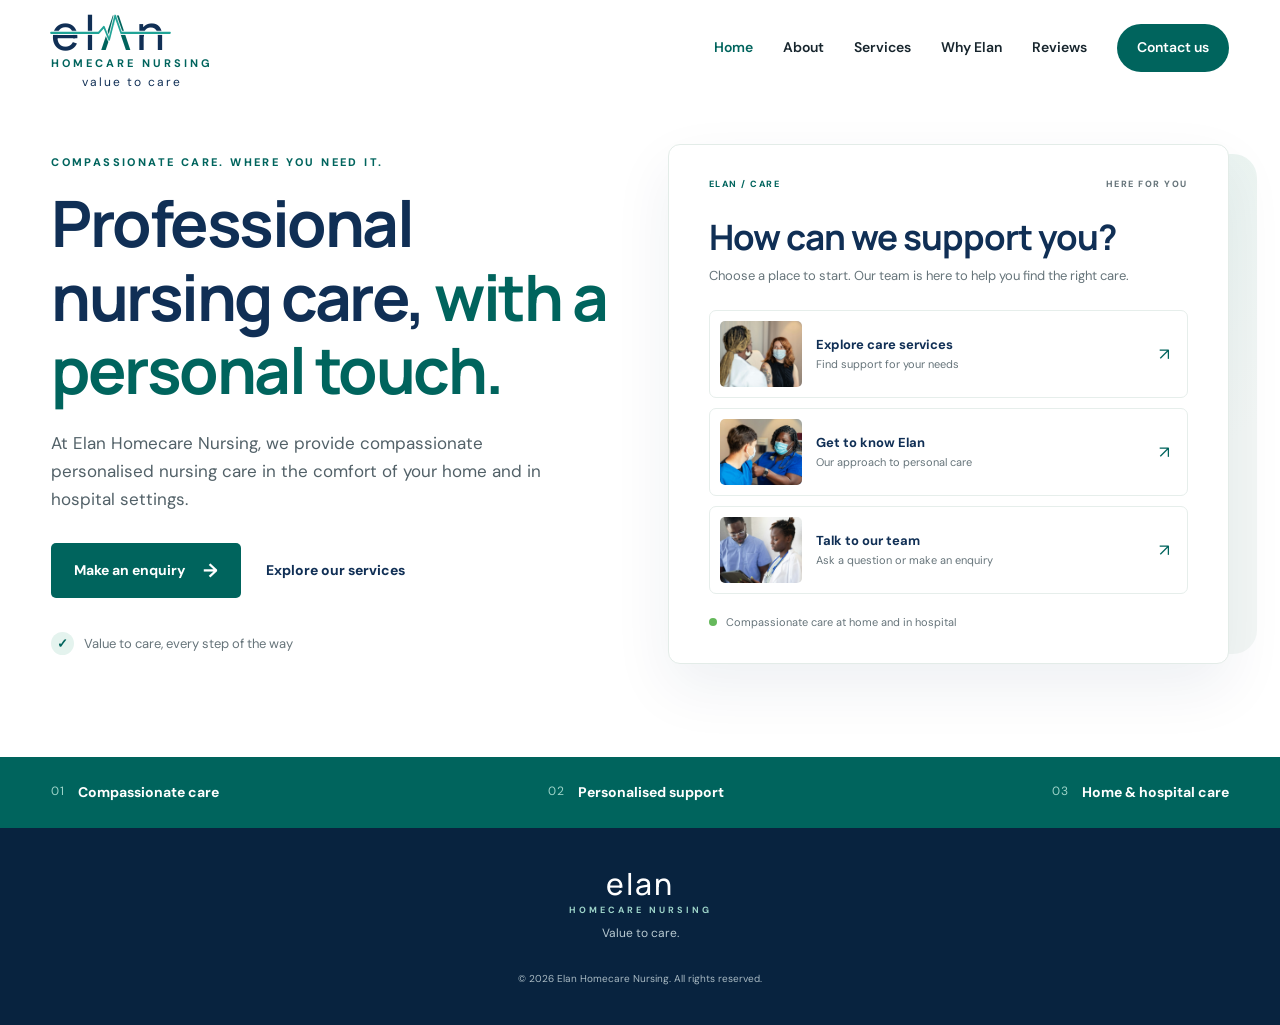
==== commit 6271e486: "Use local care photos across website Co-authored-by: Copilot <223556219+Copilot@users.noreply.github" ====
--- a/index.html
+++ b/index.html
@@ -53,17 +53,17 @@
           <p>Choose a place to start. Our team is here to help you find the right care.</p>
           <div class="pathway-links">
             <a class="pathway-link" href="#services">
-              <span class="pathway-icon" aria-hidden="true">⌂</span>
+              <img class="pathway-image" src="assets/palliative-care.jpg" alt="">
               <span><strong>Explore care services</strong><small>Find support for your needs</small></span>
               <span class="pathway-arrow" aria-hidden="true">↗</span>
             </a>
             <a class="pathway-link" href="#about">
-              <span class="pathway-icon" aria-hidden="true">✦</span>
+              <img class="pathway-image" src="assets/elan-team.jpg" alt="">
               <span><strong>Get to know Elan</strong><small>Our approach to personal care</small></span>
               <span class="pathway-arrow" aria-hidden="true">↗</span>
             </a>
             <a class="pathway-link" href="#contact">
-              <span class="pathway-icon" aria-hidden="true">↗</span>
+              <img class="pathway-image" src="assets/care-coordination.jpg" alt="">
               <span><strong>Talk to our team</strong><small>Ask a question or make an enquiry</small></span>
               <span class="pathway-arrow" aria-hidden="true">↗</span>
             </a>
@@ -81,7 +81,7 @@
 
     <section class="section about-section" id="about">
       <div class="section-image">
-        <img src="https://images.unsplash.com/photo-1691139601099-932c01ec198b?w=700&amp;auto=format&amp;fit=crop&amp;q=60&amp;ixlib=rb-4.1.0&amp;ixid=NHwxMjA3fDA%3D" alt="Black nurses in blue scrubs reviewing care together" loading="lazy">
+        <img src="assets/elan-team.jpg" alt="Nurse in blue scrubs speaking with a patient" loading="lazy">
         <div class="image-stamp"><strong>ELAN</strong><span>VALUE TO CARE</span></div>
       </div>
       <div class="section-copy">
@@ -102,32 +102,32 @@
       <div class="service-grid">
         <a class="service-card" href="#contact" data-service="Palliative care">
           <span class="service-number">01</span>
-          <img class="service-image" src="https://images.unsplash.com/photo-1691139600454-8509688d68f9?fm=jpg&amp;q=60&amp;w=800&amp;auto=format&amp;fit=crop&amp;ixlib=rb-4.1.0&amp;ixid=NHwxMjA3fDA%3D" alt="Black nurse speaking with a patient during a care visit" loading="lazy">
+          <img class="service-image" src="assets/palliative-care.jpg" alt="Nurse speaking with a patient during a care visit" loading="lazy">
           <div class="service-card-content"><div class="service-icon" aria-hidden="true">♡</div><h3>Palliative care</h3><p>Compassionate support focused on comfort, dignity and quality of life.</p><span class="service-card-action">Enquire about this service <span aria-hidden="true">→</span></span></div>
         </a>
         <a class="service-card" href="#contact" data-service="Chronic illness management">
           <span class="service-number">02</span>
-          <img class="service-image" src="https://images.unsplash.com/photo-1631815590058-860e4f83c1e8?w=800&amp;auto=format&amp;fit=crop&amp;q=80&amp;ixlib=rb-4.1.0&amp;ixid=NHwxMjA3fDA%3D" alt="Black nurse checking a patient's blood pressure with a stethoscope" loading="lazy">
+          <img class="service-image" src="assets/chronic-care.jpg" alt="Nurse checking a patient's blood pressure" loading="lazy">
           <div class="service-card-content"><div class="service-icon" aria-hidden="true">✚</div><h3>Chronic illness management</h3><p>Nursing support for people living with ongoing health conditions.</p><span class="service-card-action">Enquire about this service <span aria-hidden="true">→</span></span></div>
         </a>
         <a class="service-card" href="#contact" data-service="Post-hospitalisation care">
           <span class="service-number">03</span>
-          <img class="service-image" src="https://images.unsplash.com/photo-1581056771392-8a90ddb76831?w=800&amp;auto=format&amp;fit=crop&amp;q=80" alt="Nurse in blue scrubs standing beside a patient in bed" loading="lazy">
+          <img class="service-image" src="assets/recovery-care.jpg" alt="Care team supporting a patient during recovery" loading="lazy">
           <div class="service-card-content"><div class="service-icon" aria-hidden="true">⌂</div><h3>Post-hospitalisation care</h3><p>Support for patients as they continue their recovery after hospitalisation.</p><span class="service-card-action">Enquire about this service <span aria-hidden="true">→</span></span></div>
         </a>
         <a class="service-card" href="#contact" data-service="Nursing procedures">
           <span class="service-number">04</span>
-          <img class="service-image" src="https://images.unsplash.com/photo-1690306816872-91063f6de36b?w=800&amp;auto=format&amp;fit=crop&amp;q=80" alt="Black nurse in blue scrubs holding a stethoscope" loading="lazy">
+          <img class="service-image" src="assets/nursing-procedures.jpg" alt="Nurse preparing a stethoscope for a care procedure" loading="lazy">
           <div class="service-card-content"><div class="service-icon" aria-hidden="true">＋</div><h3>Nursing procedures</h3><p>Nursing procedures delivered in appropriate care settings.</p><span class="service-card-action">Enquire about this service <span aria-hidden="true">→</span></span></div>
         </a>
         <a class="service-card" href="#contact" data-service="Patient procedures">
           <span class="service-number">05</span>
-          <img class="service-image" src="https://images.unsplash.com/photo-1666886573553-6548db92db79?fm=jpg&amp;q=60&amp;w=800&amp;auto=format&amp;fit=crop&amp;ixlib=rb-4.1.0&amp;ixid=NHwxMjA3fDA%3D" alt="Black nurse explaining care information to a patient" loading="lazy">
+          <img class="service-image" src="assets/patient-procedures.jpg" alt="Nurse providing hands-on patient care" loading="lazy">
           <div class="service-card-content"><div class="service-icon" aria-hidden="true">♡</div><h3>Patient procedures</h3><p>Patient-focused procedural support based on individual care needs.</p><span class="service-card-action">Enquire about this service <span aria-hidden="true">→</span></span></div>
         </a>
         <a class="service-card" href="#contact" data-service="Coordinated multidisciplinary care">
           <span class="service-number">06</span>
-          <img class="service-image" src="https://images.unsplash.com/photo-1666886573440-16ac24f89e31?fm=jpg&amp;q=60&amp;w=800&amp;auto=format&amp;fit=crop&amp;ixlib=rb-4.1.0&amp;ixid=NHwxMjA3fDA%3D" alt="Black healthcare professionals coordinating care together" loading="lazy">
+          <img class="service-image" src="assets/care-coordination.jpg" alt="Two nurses coordinating a patient's care" loading="lazy">
           <div class="service-card-content"><div class="service-icon" aria-hidden="true">⌘</div><h3>Coordinated multidisciplinary care</h3><p>Coordination of care involving the relevant members of a multidisciplinary team.</p><span class="service-card-action">Enquire about this service <span aria-hidden="true">→</span></span></div>
         </a>
       </div>
@@ -135,7 +135,7 @@
 
     <section class="why-section" id="why-us">
       <div class="why-photo">
-        <img src="https://media.istockphoto.com/id/1380982411/photo/shot-of-a-nurse-speaking-to-her-female-patient.webp?a=1&amp;b=1&amp;s=612x612&amp;w=0&amp;k=20&amp;c=_SZtZU9QqdLkRZttnbIiom67FbW6Um4Uici-InNaTqA=" alt="Nurse speaking with and caring for her patient">
+        <img src="assets/palliative-care.jpg" alt="Nurse speaking with and caring for her patient" loading="lazy">
       </div>
       <div class="why-copy">
         <p class="eyebrow">THE ELAN APPROACH</p>
--- a/style.css
+++ b/style.css
@@ -55,9 +55,9 @@
 .pathways-panel h2 { font-size: clamp(26px, 3vw, 35px); letter-spacing: -1px; margin: 25px 0 8px; }
 .pathways-panel > p { color: var(--muted); font-size: 13px; margin: 0; }
 .pathway-links { display: grid; gap: 10px; margin-top: 23px; }
-.pathway-link { display: grid; grid-template-columns: 42px 1fr 18px; align-items: center; gap: 13px; padding: 13px; border: 1px solid #e6eeeb; border-radius: 7px; transition: background .2s, border-color .2s, transform .2s; }
+.pathway-link { display: grid; grid-template-columns: 82px 1fr 18px; align-items: center; gap: 14px; padding: 10px; border: 1px solid #e6eeeb; border-radius: 7px; transition: background .2s, border-color .2s, transform .2s; }
 .pathway-link:hover { background: #f5faf8; border-color: #b6d8cf; transform: translateX(3px); }
-.pathway-icon { display: grid; place-items: center; width: 42px; height: 42px; border-radius: 6px; background: #e8f4f0; color: var(--teal); font-size: 19px; }
+.pathway-image { width: 82px; height: 66px; object-fit: cover; border-radius: 5px; }
 .pathway-link strong, .pathway-link small { display: block; }
 .pathway-link strong { color: var(--navy); font-size: 13px; }
 .pathway-link small { color: var(--muted); font-size: 11px; }
@@ -222,8 +222,8 @@
   h1 { font-size: 43px; }
   .hero-intro { font-size: 15px; }
   .pathways-panel { padding: 25px 20px; }
-  .pathway-link { grid-template-columns: 38px 1fr 16px; gap: 10px; padding: 11px; }
-  .pathway-icon { width: 38px; height: 38px; }
+  .pathway-link { grid-template-columns: 66px 1fr 16px; gap: 10px; padding: 9px; }
+  .pathway-image { width: 66px; height: 58px; }
   .trust-strip { align-items: flex-start; flex-direction: column; padding: 22px 8%; }
   .section-image img { height: 310px; }
   .service-grid { grid-template-columns: 1fr; }
